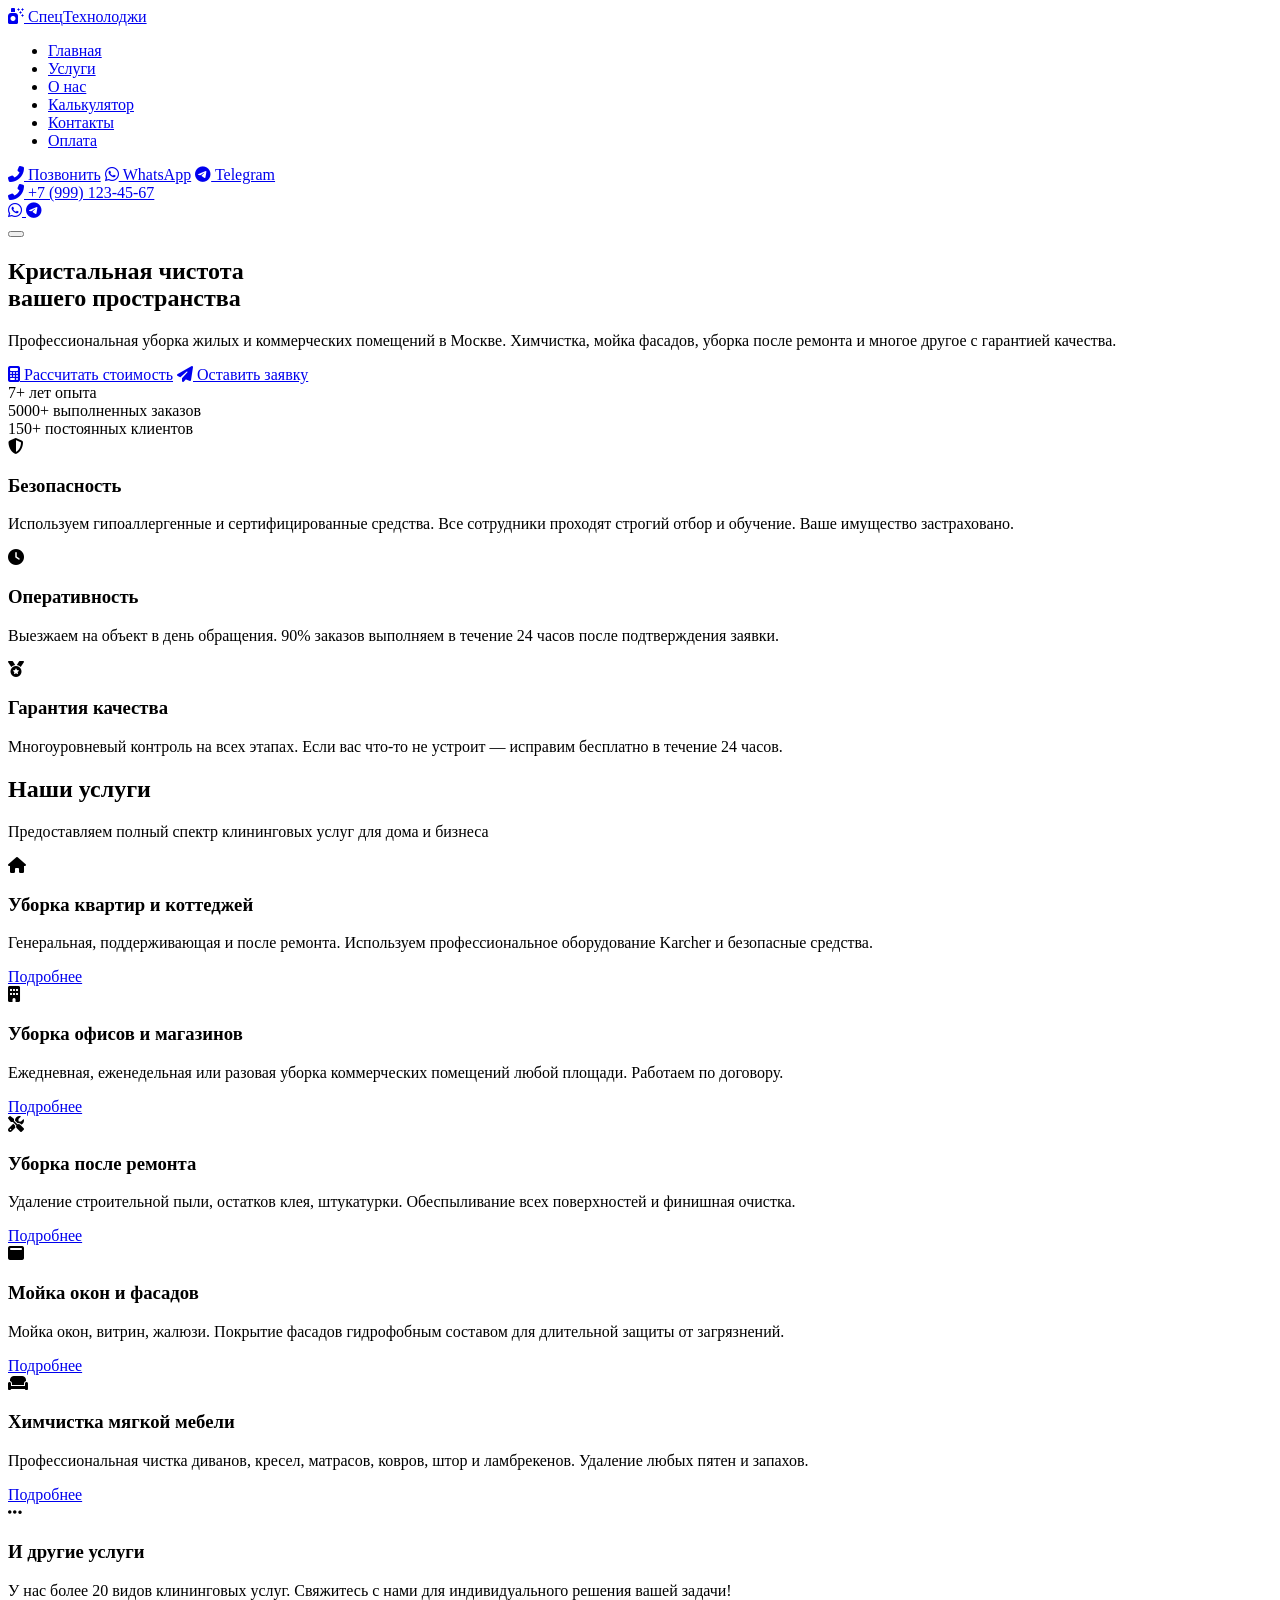
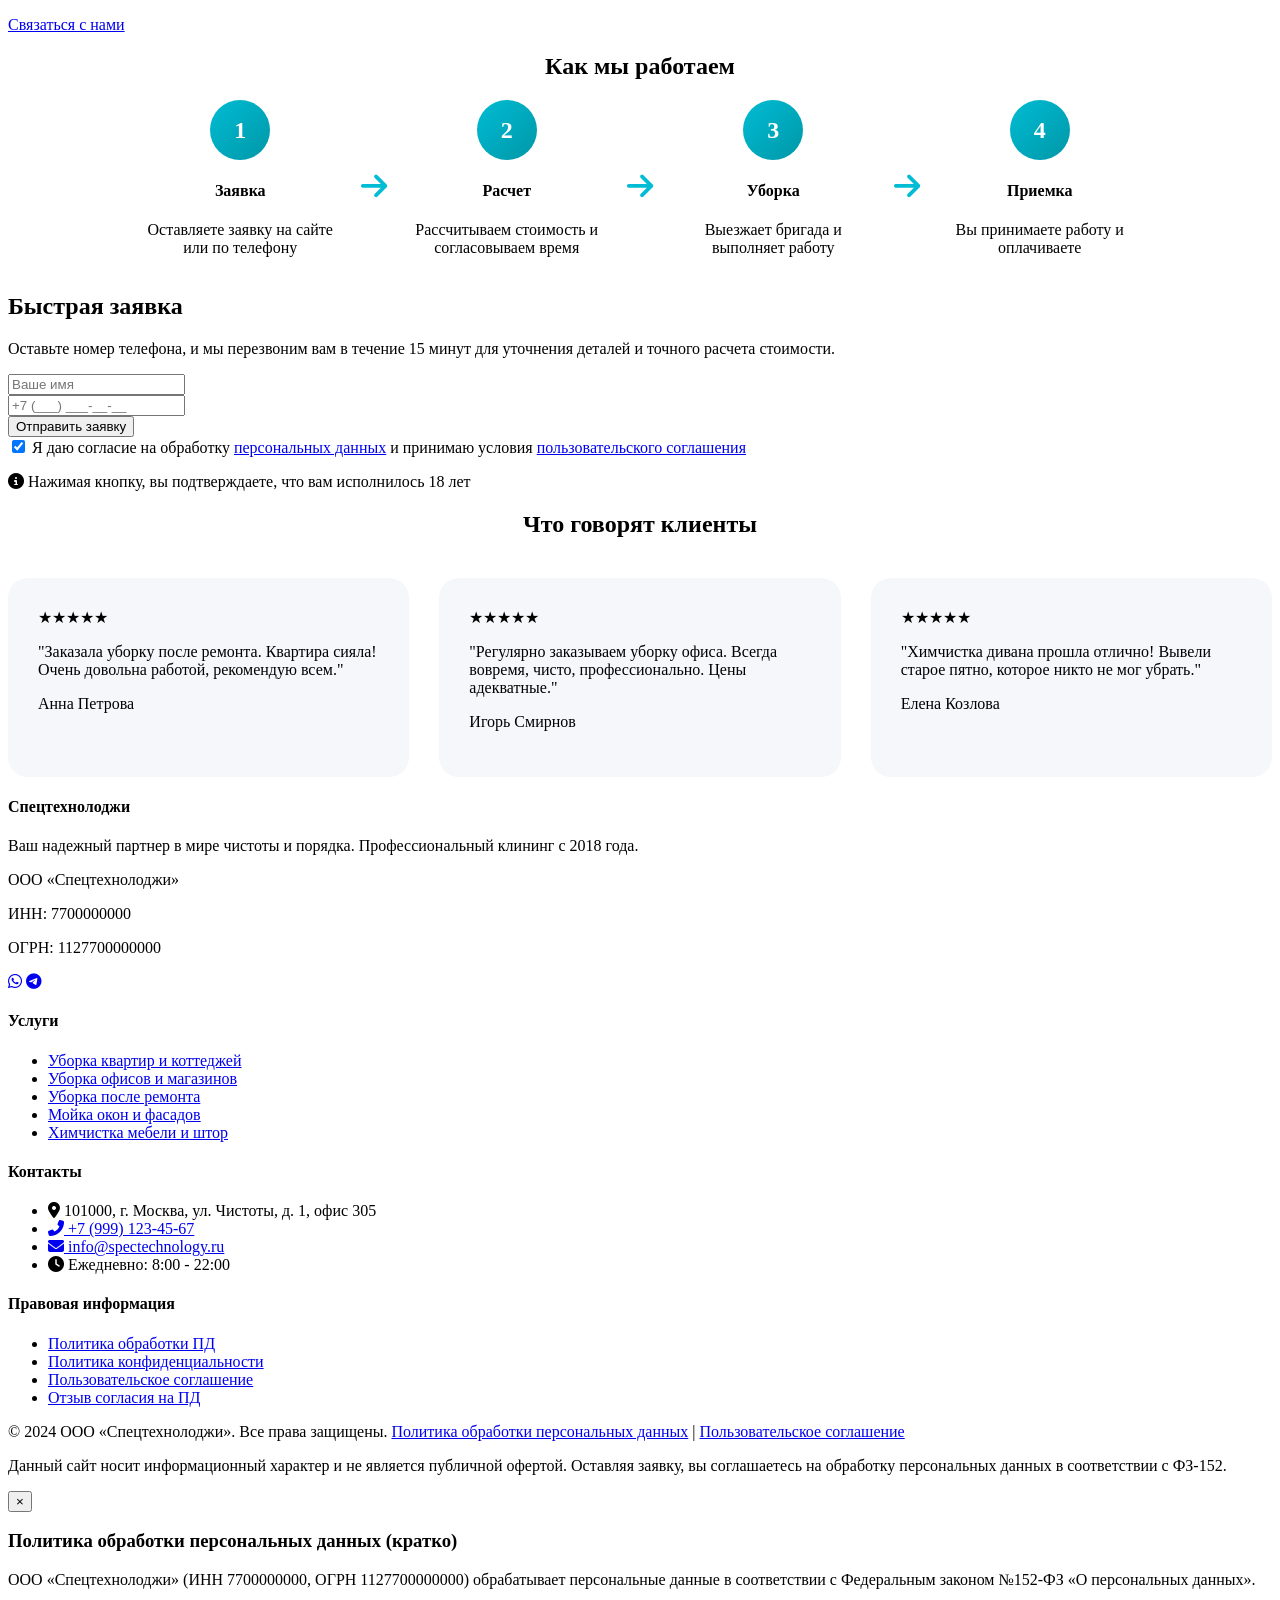
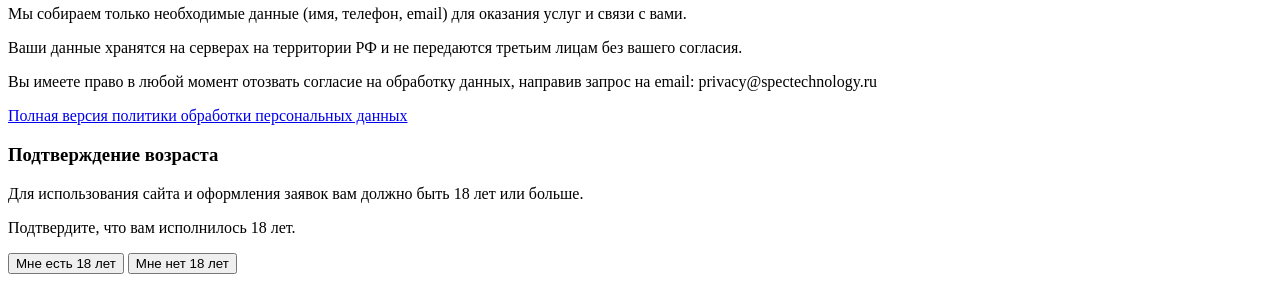
==== index.html @ b69d0d75 "Переместил index.html в корень" ====
<!DOCTYPE html>
<html lang="ru">
<head>
    <meta charset="UTF-8">
    <meta name="viewport" content="width=device-width, initial-scale=1.0, user-scalable=yes">
    <meta name="description" content="Профессиональный клининг от компании Спецтехнолоджи. Уборка квартир, офисов, мытье окон, химчистка мебели и уборка после ремонта в Москве. Рассчитайте стоимость онлайн!">
    <meta name="keywords" content="клининг, уборка квартир, химчистка мебели, мытье окон, уборка офисов, клининговая компания, Спецтехнолоджи, Москва">
    <meta name="author" content="ООО Спецтехнолоджи">
    <meta name="robots" content="index, follow">
    <meta http-equiv="Content-Security-Policy" content="default-src 'self'; script-src 'self' 'unsafe-inline' https://cdnjs.cloudflare.com; style-src 'self' 'unsafe-inline' https://cdnjs.cloudflare.com https://fonts.googleapis.com; font-src 'self' https://fonts.gstatic.com https://cdnjs.cloudflare.com; img-src 'self' data: https:; connect-src 'self' https://api.yookassa.ru">
    <link rel="canonical" href="https://spectechnology.ru/">
    <title>Спецтехнолоджи | Клининговая компания в Москве - Профессиональная уборка помещений</title>
    <link rel="stylesheet" href="css/style.css">
    <link rel="preconnect" href="https://fonts.googleapis.com">
    <link rel="preconnect" href="https://fonts.gstatic.com" crossorigin>
    <link href="https://fonts.googleapis.com/css2?family=Montserrat:wght@400;500;600;700;800&display=swap" rel="stylesheet">
    <link rel="stylesheet" href="https://cdnjs.cloudflare.com/ajax/libs/font-awesome/6.5.1/css/all.min.css" integrity="sha512-DTOQO9RWCH3ppGqcWaEA1BIZOC6xxalwEsw9c2QQeAIftl+Vegovlnee1c9QX4TctnWMn13TZye+giMm8e2LwA==" crossorigin="anonymous" referrerpolicy="no-referrer">
</head>
<body>
    <header class="header">
    <div class="container header-container">
        <!-- ЛОГОТИП СЛЕВА -->
        <a href="index.html" class="logo" aria-label="На главную">
            <i class="fas fa-spray-can-sparkles logo-icon"></i>
            <span>Спец<span class="logo-accent">Технолоджи</span></span>
        </a>
        
        <!-- МЕНЮ ПО ЦЕНТРУ -->
        <nav class="nav" id="nav-menu" aria-label="Основное меню">
            <ul class="nav-list">
                <li><a href="index.html" class="nav-link active" aria-current="page">Главная</a></li>
                <li><a href="services.html" class="nav-link">Услуги</a></li>
                <li><a href="about.html" class="nav-link">О нас</a></li>
                <li><a href="calculator.html" class="nav-link">Калькулятор</a></li>
                <li><a href="contact.html" class="nav-link">Контакты</a></li>
                <li><a href="payment.html" class="nav-link">Оплата</a></li>
            </ul>
            <div class="nav-contact-mobile">
                <a href="tel:+79991234567" class="btn btn-call-mobile"><i class="fas fa-phone-alt"></i> Позвонить</a>
                <a href="https://wa.me/79991234567" class="btn btn-wa-mobile" target="_blank" rel="noopener noreferrer"><i class="fab fa-whatsapp"></i> WhatsApp</a>
                <a href="https://t.me/SpecTechnologyBot" class="btn btn-tg-mobile" target="_blank" rel="noopener noreferrer"><i class="fab fa-telegram-plane"></i> Telegram</a>
            </div>
        </nav>
        
        <!-- ТЕЛЕФОН И СОЦСЕТИ СПРАВА -->
        <div class="header-actions">
            <a href="tel:+79991234567" class="btn btn-phone" aria-label="Позвонить по телефону">
                <i class="fas fa-phone-alt"></i> +7 (999) 123-45-67
            </a>
            <div class="social-links-header">
                <a href="https://wa.me/79991234567" target="_blank" rel="noopener noreferrer" class="social-icon wa" title="WhatsApp" aria-label="WhatsApp">
                    <i class="fab fa-whatsapp"></i>
                </a>
                <a href="https://t.me/SpecTechnologyBot" target="_blank" rel="noopener noreferrer" class="social-icon tg" title="Telegram" aria-label="Telegram">
                    <i class="fab fa-telegram-plane"></i>
                </a>
            </div>
            <button class="burger-menu" id="burger-btn" aria-label="Открыть меню" aria-expanded="false">
                <span></span>
                <span></span>
                <span></span>
            </button>
        </div>
    </div>
</header>

    <!-- ОСНОВНОЙ КОНТЕНТ -->
    <main>
        <!-- Герой-блок -->
        <section class="hero">
            <div class="container hero-content">
                <h1>Кристальная чистота<br>вашего пространства</h1>
                <p class="hero-subtitle">Профессиональная уборка жилых и коммерческих помещений в Москве. Химчистка, мойка фасадов, уборка после ремонта и многое другое с гарантией качества.</p>
                <div class="hero-buttons">
                    <a href="calculator.html" class="btn btn-primary"><i class="fas fa-calculator"></i> Рассчитать стоимость</a>
                    <a href="contact.html" class="btn btn-outline"><i class="fas fa-paper-plane"></i> Оставить заявку</a>
                </div>
                <div class="hero-stats">
                    <div class="stat-item">
                        <span class="stat-number">7+</span>
                        <span class="stat-label">лет опыта</span>
                    </div>
                    <div class="stat-item">
                        <span class="stat-number">5000+</span>
                        <span class="stat-label">выполненных заказов</span>
                    </div>
                    <div class="stat-item">
                        <span class="stat-number">150+</span>
                        <span class="stat-label">постоянных клиентов</span>
                    </div>
                </div>
            </div>
            <div class="hero-overlay"></div>
        </section>

        <!-- Преимущества -->
        <section class="features container">
            <div class="feature-card">
                <div class="feature-icon-wrapper">
                    <i class="fas fa-shield-alt feature-icon"></i>
                </div>
                <h3>Безопасность</h3>
                <p>Используем гипоаллергенные и сертифицированные средства. Все сотрудники проходят строгий отбор и обучение. Ваше имущество застраховано.</p>
            </div>
            <div class="feature-card">
                <div class="feature-icon-wrapper">
                    <i class="fas fa-clock feature-icon"></i>
                </div>
                <h3>Оперативность</h3>
                <p>Выезжаем на объект в день обращения. 90% заказов выполняем в течение 24 часов после подтверждения заявки.</p>
            </div>
            <div class="feature-card">
                <div class="feature-icon-wrapper">
                    <i class="fas fa-medal feature-icon"></i>
                </div>
                <h3>Гарантия качества</h3>
                <p>Многоуровневый контроль на всех этапах. Если вас что-то не устроит — исправим бесплатно в течение 24 часов.</p>
            </div>
        </section>

        <!-- Популярные услуги -->
<section class="popular-services container">
    <h2 class="section-title">Наши услуги</h2>
    <p class="section-subtitle">Предоставляем полный спектр клининговых услуг для дома и бизнеса</p>
    <div class="services-grid">
        <div class="service-card">
            <i class="fas fa-home service-card-icon"></i>
            <h3>Уборка квартир и коттеджей</h3>
            <p>Генеральная, поддерживающая и после ремонта. Используем профессиональное оборудование Karcher и безопасные средства.</p>
            <a href="services.html#house" class="btn btn-small">Подробнее</a>
        </div>
        <div class="service-card">
            <i class="fas fa-building service-card-icon"></i>
            <h3>Уборка офисов и магазинов</h3>
            <p>Ежедневная, еженедельная или разовая уборка коммерческих помещений любой площади. Работаем по договору.</p>
            <a href="services.html#office" class="btn btn-small">Подробнее</a>
        </div>
        <div class="service-card">
            <i class="fas fa-tools service-card-icon"></i>
            <h3>Уборка после ремонта</h3>
            <p>Удаление строительной пыли, остатков клея, штукатурки. Обеспыливание всех поверхностей и финишная очистка.</p>
            <a href="services.html#renovation" class="btn btn-small">Подробнее</a>
        </div>
        <div class="service-card">
            <i class="fas fa-window-maximize service-card-icon"></i>
            <h3>Мойка окон и фасадов</h3>
            <p>Мойка окон, витрин, жалюзи. Покрытие фасадов гидрофобным составом для длительной защиты от загрязнений.</p>
            <a href="services.html#windows" class="btn btn-small">Подробнее</a>
        </div>
        <div class="service-card">
            <i class="fas fa-couch service-card-icon"></i>
            <h3>Химчистка мягкой мебели</h3>
            <p>Профессиональная чистка диванов, кресел, матрасов, ковров, штор и ламбрекенов. Удаление любых пятен и запахов.</p>
            <a href="services.html#furniture" class="btn btn-small">Подробнее</a>
        </div>
        <!-- ШЕСТАЯ КАРТОЧКА - CTA -->
        <div class="service-card service-card-cta">
            <i class="fas fa-ellipsis-h service-card-icon"></i>
            <h3>И другие услуги</h3>
            <p>У нас более 20 видов клининговых услуг. Свяжитесь с нами для индивидуального решения вашей задачи!</p>
            <a href="contact.html" class="btn btn-primary">Связаться с нами</a>
        </div>
    </div>
</section>
        </section>

        <!-- Как мы работаем -->
<section class="how-we-work">
    <div class="container" style="text-align: center;">
        <h2 class="section-title" style="text-align: center;">Как мы работаем</h2>
        <div class="steps" style="display: flex; justify-content: center; align-items: center; gap: 20px; flex-wrap: wrap; max-width: 1000px; margin: 0 auto;">
            <div class="step" style="text-align: center; flex: 1; min-width: 150px;">
                <div class="step-number" style="width: 60px; height: 60px; background: linear-gradient(135deg, #00BCD4, #0097A7); color: white; border-radius: 50%; display: flex; align-items: center; justify-content: center; font-size: 24px; font-weight: 800; margin: 0 auto 15px;">1</div>
                <h4>Заявка</h4>
                <p>Оставляете заявку на сайте или по телефону</p>
            </div>
            <div class="step-arrow" style="font-size: 30px; color: #00BCD4;"><i class="fas fa-arrow-right"></i></div>
            <div class="step" style="text-align: center; flex: 1; min-width: 150px;">
                <div class="step-number" style="width: 60px; height: 60px; background: linear-gradient(135deg, #00BCD4, #0097A7); color: white; border-radius: 50%; display: flex; align-items: center; justify-content: center; font-size: 24px; font-weight: 800; margin: 0 auto 15px;">2</div>
                <h4>Расчет</h4>
                <p>Рассчитываем стоимость и согласовываем время</p>
            </div>
            <div class="step-arrow" style="font-size: 30px; color: #00BCD4;"><i class="fas fa-arrow-right"></i></div>
            <div class="step" style="text-align: center; flex: 1; min-width: 150px;">
                <div class="step-number" style="width: 60px; height: 60px; background: linear-gradient(135deg, #00BCD4, #0097A7); color: white; border-radius: 50%; display: flex; align-items: center; justify-content: center; font-size: 24px; font-weight: 800; margin: 0 auto 15px;">3</div>
                <h4>Уборка</h4>
                <p>Выезжает бригада и выполняет работу</p>
            </div>
            <div class="step-arrow" style="font-size: 30px; color: #00BCD4;"><i class="fas fa-arrow-right"></i></div>
            <div class="step" style="text-align: center; flex: 1; min-width: 150px;">
                <div class="step-number" style="width: 60px; height: 60px; background: linear-gradient(135deg, #00BCD4, #0097A7); color: white; border-radius: 50%; display: flex; align-items: center; justify-content: center; font-size: 24px; font-weight: 800; margin: 0 auto 15px;">4</div>
                <h4>Приемка</h4>
                <p>Вы принимаете работу и оплачиваете</p>
            </div>
        </div>
    </div>
</section>

        <!-- Быстрая форма заявки -->
        <section class="quick-form-section" id="order-form">
            <div class="container">
                <h2>Быстрая заявка</h2>
                <p>Оставьте номер телефона, и мы перезвоним вам в течение 15 минут для уточнения деталей и точного расчета стоимости.</p>
                <form id="quick-form" class="quick-form" action="server/submit_form.php" method="POST" novalidate>
                    <input type="hidden" name="csrf_token" id="csrf_token" value="">
                    <input type="hidden" name="form_type" value="Быстрая заявка с главной">
                    
                    <div class="form-group">
                        <div class="input-wrapper">
                            <label for="quick-name" class="sr-only">Ваше имя</label>
                            <input type="text" id="quick-name" name="name" placeholder="Ваше имя" required minlength="2" maxlength="100" pattern="[A-Za-zА-Яа-яЁё\s\-]+" title="Только буквы и пробелы" autocomplete="name">
                        </div>
                        <div class="input-wrapper">
                            <label for="quick-phone" class="sr-only">Телефон</label>
                            <input type="tel" id="quick-phone" name="phone" placeholder="+7 (___) ___-__-__" required pattern="\+7[\s\(]?\d{3}[\)\s]?\d{3}[\s-]?\d{2}[\s-]?\d{2}" title="Формат: +7 (999) 123-45-67" autocomplete="tel">
                        </div>
                        <button type="submit" class="btn btn-primary">Отправить заявку</button>
                    </div>
                    
                    <div class="form-footer">
                        <div class="privacy-check">
                            <input type="checkbox" id="privacy-quick" name="privacy" required checked aria-required="true">
                            <label for="privacy-quick">
                                Я даю согласие на обработку <a href="personal-data-policy.html" target="_blank">персональных данных</a> 
                                и принимаю условия <a href="terms-of-use.html" target="_blank">пользовательского соглашения</a>
                            </label>
                        </div>
                        <p class="age-notice">
                            <i class="fas fa-info-circle"></i> 
                            Нажимая кнопку, вы подтверждаете, что вам исполнилось 18 лет
                        </p>
                    </div>
                </form>
            </div>
        </section>

        <!-- Отзывы -->
<section class="reviews">
    <div class="container" style="text-align: center;">
        <h2 class="section-title" style="text-align: center;">Что говорят клиенты</h2>
        <div class="reviews-grid" style="display: grid; grid-template-columns: repeat(auto-fit, minmax(300px, 1fr)); gap: 30px; margin-top: 40px;">
            <div class="review-card" style="background: #F5F7FA; padding: 30px; border-radius: 20px; text-align: left;">
                <div class="review-stars">★★★★★</div>
                <p class="review-text">"Заказала уборку после ремонта. Квартира сияла! Очень довольна работой, рекомендую всем."</p>
                <p class="review-author">Анна Петрова</p>
            </div>
            <div class="review-card" style="background: #F5F7FA; padding: 30px; border-radius: 20px; text-align: left;">
                <div class="review-stars">★★★★★</div>
                <p class="review-text">"Регулярно заказываем уборку офиса. Всегда вовремя, чисто, профессионально. Цены адекватные."</p>
                <p class="review-author">Игорь Смирнов</p>
            </div>
            <div class="review-card" style="background: #F5F7FA; padding: 30px; border-radius: 20px; text-align: left;">
                <div class="review-stars">★★★★★</div>
                <p class="review-text">"Химчистка дивана прошла отлично! Вывели старое пятно, которое никто не мог убрать."</p>
                <p class="review-author">Елена Козлова</p>
            </div>
        </div>
    </div>
</section>

    <!-- ПОДВАЛ САЙТА -->
    <footer class="footer">
        <div class="container footer-container">
            <div class="footer-col">
                <h4>Спецтехнолоджи</h4>
                <p>Ваш надежный партнер в мире чистоты и порядка. Профессиональный клининг с 2018 года.</p>
                <p>ООО «Спецтехнолоджи»</p>
                <p>ИНН: 7700000000</p>
                <p>ОГРН: 1127700000000</p>
                <div class="footer-socials">
                    <a href="https://wa.me/79991234567" target="_blank" rel="noopener noreferrer" title="WhatsApp" aria-label="WhatsApp"><i class="fab fa-whatsapp"></i></a>
                    <a href="https://t.me/SpecTechnologyBot" target="_blank" rel="noopener noreferrer" title="Telegram" aria-label="Telegram"><i class="fab fa-telegram-plane"></i></a>
                </div>
            </div>
            <div class="footer-col">
                <h4>Услуги</h4>
                <ul>
                    <li><a href="services.html#house">Уборка квартир и коттеджей</a></li>
                    <li><a href="services.html#office">Уборка офисов и магазинов</a></li>
                    <li><a href="services.html#renovation">Уборка после ремонта</a></li>
                    <li><a href="services.html#windows">Мойка окон и фасадов</a></li>
                    <li><a href="services.html#furniture">Химчистка мебели и штор</a></li>
                </ul>
            </div>
            <div class="footer-col">
                <h4>Контакты</h4>
                <ul>
                    <li><i class="fas fa-map-marker-alt"></i> 101000, г. Москва, ул. Чистоты, д. 1, офис 305</li>
                    <li><a href="tel:+79991234567"><i class="fas fa-phone-alt"></i> +7 (999) 123-45-67</a></li>
                    <li><a href="mailto:info@spectechnology.ru"><i class="fas fa-envelope"></i> info@spectechnology.ru</a></li>
                    <li><i class="fas fa-clock"></i> Ежедневно: 8:00 - 22:00</li>
                </ul>
            </div>
            <div class="footer-col">
                <h4>Правовая информация</h4>
                <ul>
                    <li><a href="personal-data-policy.html">Политика обработки ПД</a></li>
                    <li><a href="privacy-policy.html">Политика конфиденциальности</a></li>
                    <li><a href="terms-of-use.html">Пользовательское соглашение</a></li>
                    <li><a href="revoke-consent.html">Отзыв согласия на ПД</a></li>
                </ul>
            </div>
        </div>
        <div class="footer-bottom">
            <div class="container">
                <p>&copy; 2024 ООО «Спецтехнолоджи». Все права защищены. 
                <a href="personal-data-policy.html">Политика обработки персональных данных</a> | 
                <a href="terms-of-use.html">Пользовательское соглашение</a></p>
                <p class="footer-disclaimer">
                    Данный сайт носит информационный характер и не является публичной офертой. 
                    Оставляя заявку, вы соглашаетесь на обработку персональных данных в соответствии с ФЗ-152.
                </p>
            </div>
        </div>
    </footer>

    <!-- Модальное окно с политикой -->
    <div id="privacy-modal" class="modal" role="dialog" aria-labelledby="privacy-modal-title" aria-hidden="true">
        <div class="modal-content">
            <button class="close-modal" aria-label="Закрыть">&times;</button>
            <h3 id="privacy-modal-title">Политика обработки персональных данных (кратко)</h3>
            <p>ООО «Спецтехнолоджи» (ИНН 7700000000, ОГРН 1127700000000) обрабатывает персональные данные в соответствии с Федеральным законом №152-ФЗ «О персональных данных».</p>
            <p>Мы собираем только необходимые данные (имя, телефон, email) для оказания услуг и связи с вами.</p>
            <p>Ваши данные хранятся на серверах на территории РФ и не передаются третьим лицам без вашего согласия.</p>
            <p>Вы имеете право в любой момент отозвать согласие на обработку данных, направив запрос на email: privacy@spectechnology.ru</p>
            <p><a href="personal-data-policy.html">Полная версия политики обработки персональных данных</a></p>
        </div>
    </div>

    <!-- Возрастное подтверждение -->
    <div id="age-modal" class="modal" role="dialog" aria-labelledby="age-modal-title">
        <div class="modal-content age-modal-content">
            <h3 id="age-modal-title">Подтверждение возраста</h3>
            <p>Для использования сайта и оформления заявок вам должно быть 18 лет или больше.</p>
            <p>Подтвердите, что вам исполнилось 18 лет.</p>
            <div class="age-buttons">
                <button id="age-confirm" class="btn btn-primary">Мне есть 18 лет</button>
                <button id="age-deny" class="btn btn-outline-dark">Мне нет 18 лет</button>
            </div>
        </div>
    </div>

    <script src="js/script.js"></script>
    <script src="js/cookie-consent.js"></script>
</body>
</html>
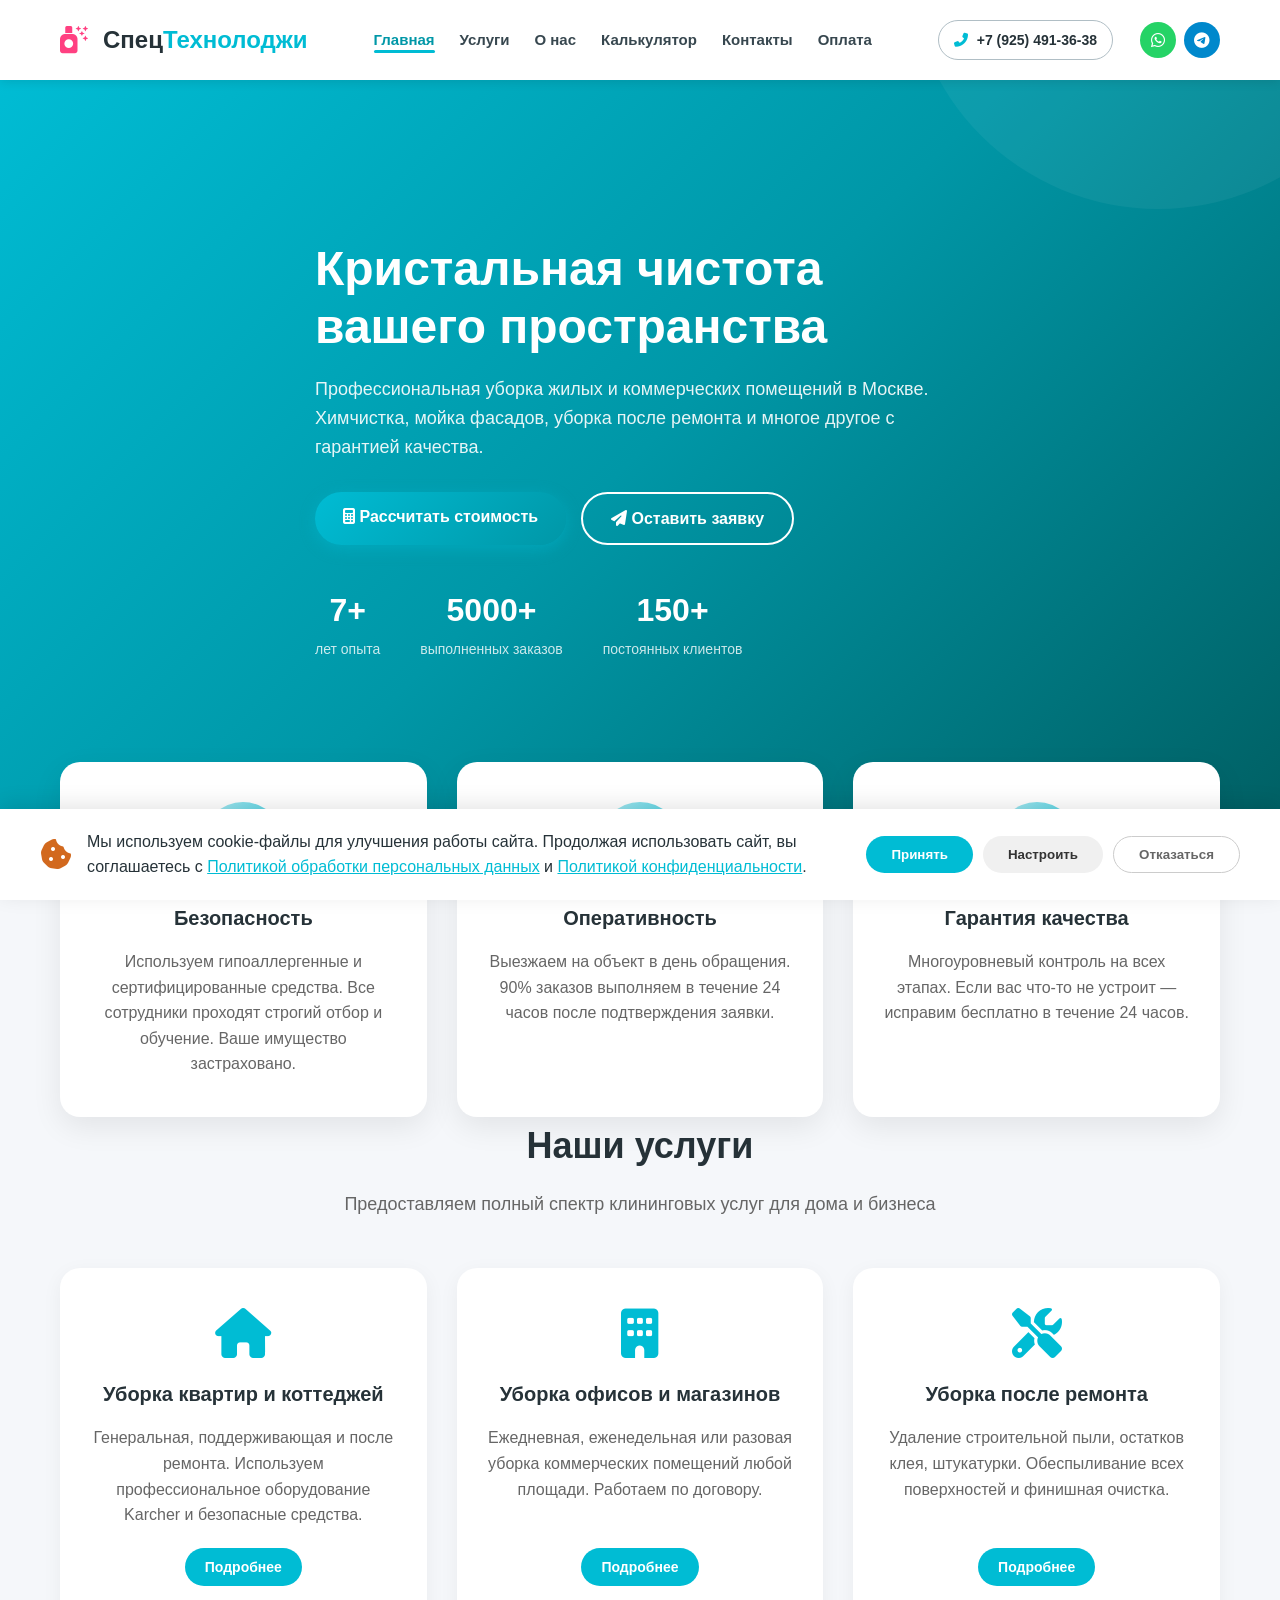
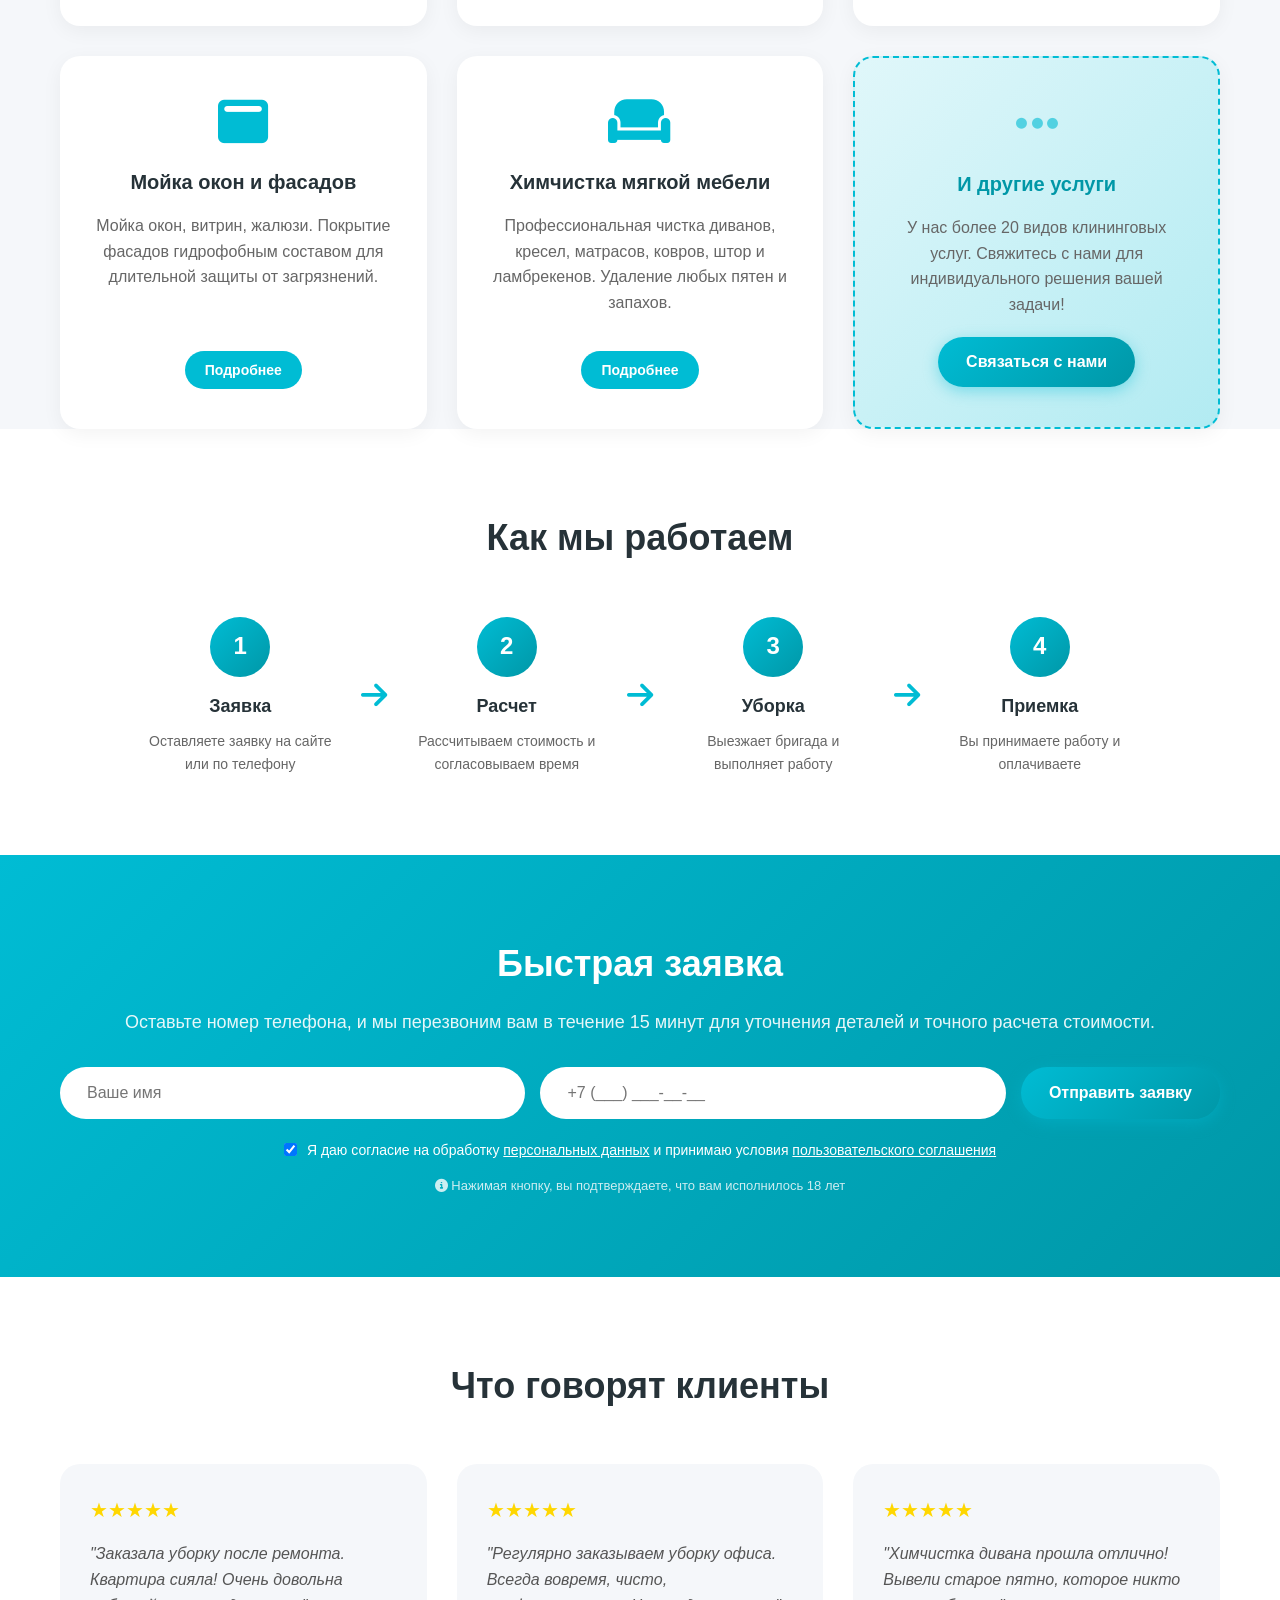
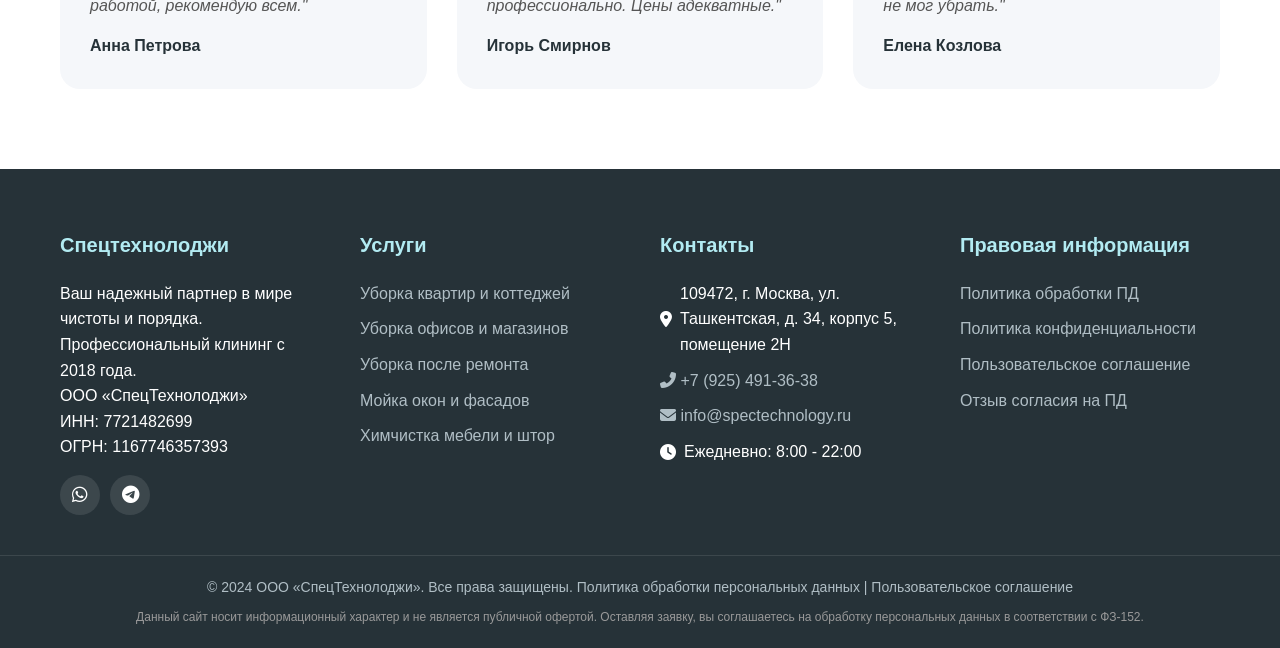
==== commit 60f51fb9: "Обновление данных" ====
--- a/index.html
+++ b/index.html
@@ -5,7 +5,7 @@
     <meta name="viewport" content="width=device-width, initial-scale=1.0, user-scalable=yes">
     <meta name="description" content="Профессиональный клининг от компании Спецтехнолоджи. Уборка квартир, офисов, мытье окон, химчистка мебели и уборка после ремонта в Москве. Рассчитайте стоимость онлайн!">
     <meta name="keywords" content="клининг, уборка квартир, химчистка мебели, мытье окон, уборка офисов, клининговая компания, Спецтехнолоджи, Москва">
-    <meta name="author" content="ООО Спецтехнолоджи">
+    <meta name="author" content="ООО СпецТехнолоджи">
     <meta name="robots" content="index, follow">
     <meta http-equiv="Content-Security-Policy" content="default-src 'self'; script-src 'self' 'unsafe-inline' https://cdnjs.cloudflare.com; style-src 'self' 'unsafe-inline' https://cdnjs.cloudflare.com https://fonts.googleapis.com; font-src 'self' https://fonts.gstatic.com https://cdnjs.cloudflare.com; img-src 'self' data: https:; connect-src 'self' https://api.yookassa.ru">
     <link rel="canonical" href="https://spectechnology.ru/">
@@ -36,19 +36,19 @@
                 <li><a href="payment.html" class="nav-link">Оплата</a></li>
             </ul>
             <div class="nav-contact-mobile">
-                <a href="tel:+79991234567" class="btn btn-call-mobile"><i class="fas fa-phone-alt"></i> Позвонить</a>
-                <a href="https://wa.me/79991234567" class="btn btn-wa-mobile" target="_blank" rel="noopener noreferrer"><i class="fab fa-whatsapp"></i> WhatsApp</a>
+                <a href="tel:+79254913638" class="btn btn-call-mobile"><i class="fas fa-phone-alt"></i> Позвонить</a>
+                <a href="https://wa.me/79254913638" class="btn btn-wa-mobile" target="_blank" rel="noopener noreferrer"><i class="fab fa-whatsapp"></i> WhatsApp</a>
                 <a href="https://t.me/SpecTechnologyBot" class="btn btn-tg-mobile" target="_blank" rel="noopener noreferrer"><i class="fab fa-telegram-plane"></i> Telegram</a>
             </div>
         </nav>
         
         <!-- ТЕЛЕФОН И СОЦСЕТИ СПРАВА -->
         <div class="header-actions">
-            <a href="tel:+79991234567" class="btn btn-phone" aria-label="Позвонить по телефону">
-                <i class="fas fa-phone-alt"></i> +7 (999) 123-45-67
+            <a href="tel:+79254913638" class="btn btn-phone" aria-label="Позвонить по телефону">
+                <i class="fas fa-phone-alt"></i> +7 (925) 491-36-38
             </a>
             <div class="social-links-header">
-                <a href="https://wa.me/79991234567" target="_blank" rel="noopener noreferrer" class="social-icon wa" title="WhatsApp" aria-label="WhatsApp">
+                <a href="https://wa.me/79254913638" target="_blank" rel="noopener noreferrer" class="social-icon wa" title="WhatsApp" aria-label="WhatsApp">
                     <i class="fab fa-whatsapp"></i>
                 </a>
                 <a href="https://t.me/SpecTechnologyBot" target="_blank" rel="noopener noreferrer" class="social-icon tg" title="Telegram" aria-label="Telegram">
@@ -264,9 +264,9 @@
             <div class="footer-col">
                 <h4>Спецтехнолоджи</h4>
                 <p>Ваш надежный партнер в мире чистоты и порядка. Профессиональный клининг с 2018 года.</p>
-                <p>ООО «Спецтехнолоджи»</p>
-                <p>ИНН: 7700000000</p>
-                <p>ОГРН: 1127700000000</p>
+                <p>ООО «СпецТехнолоджи»</p>
+                <p>ИНН: 7721482699</p>
+                <p>ОГРН: 1167746357393</p>
                 <div class="footer-socials">
                     <a href="https://wa.me/79991234567" target="_blank" rel="noopener noreferrer" title="WhatsApp" aria-label="WhatsApp"><i class="fab fa-whatsapp"></i></a>
                     <a href="https://t.me/SpecTechnologyBot" target="_blank" rel="noopener noreferrer" title="Telegram" aria-label="Telegram"><i class="fab fa-telegram-plane"></i></a>
@@ -285,8 +285,8 @@
             <div class="footer-col">
                 <h4>Контакты</h4>
                 <ul>
-                    <li><i class="fas fa-map-marker-alt"></i> 101000, г. Москва, ул. Чистоты, д. 1, офис 305</li>
-                    <li><a href="tel:+79991234567"><i class="fas fa-phone-alt"></i> +7 (999) 123-45-67</a></li>
+                    <li><i class="fas fa-map-marker-alt"></i> 109472, г. Москва, ул. Ташкентская, д. 34, корпус 5, помещение 2Н</li>
+                    <li><a href="tel:+79991234567"><i class="fas fa-phone-alt"></i> +7 (925) 491-36-38</a></li>
                     <li><a href="mailto:info@spectechnology.ru"><i class="fas fa-envelope"></i> info@spectechnology.ru</a></li>
                     <li><i class="fas fa-clock"></i> Ежедневно: 8:00 - 22:00</li>
                 </ul>
@@ -303,7 +303,7 @@
         </div>
         <div class="footer-bottom">
             <div class="container">
-                <p>&copy; 2024 ООО «Спецтехнолоджи». Все права защищены. 
+                <p>&copy; 2024 ООО «СпецТехнолоджи». Все права защищены. 
                 <a href="personal-data-policy.html">Политика обработки персональных данных</a> | 
                 <a href="terms-of-use.html">Пользовательское соглашение</a></p>
                 <p class="footer-disclaimer">
@@ -319,7 +319,7 @@
         <div class="modal-content">
             <button class="close-modal" aria-label="Закрыть">&times;</button>
             <h3 id="privacy-modal-title">Политика обработки персональных данных (кратко)</h3>
-            <p>ООО «Спецтехнолоджи» (ИНН 7700000000, ОГРН 1127700000000) обрабатывает персональные данные в соответствии с Федеральным законом №152-ФЗ «О персональных данных».</p>
+            <p>ООО «Спецтехнолоджи» (ИНН 7721482699, ОГРН 1167746357393) обрабатывает персональные данные в соответствии с Федеральным законом №152-ФЗ «О персональных данных».</p>
             <p>Мы собираем только необходимые данные (имя, телефон, email) для оказания услуг и связи с вами.</p>
             <p>Ваши данные хранятся на серверах на территории РФ и не передаются третьим лицам без вашего согласия.</p>
             <p>Вы имеете право в любой момент отозвать согласие на обработку данных, направив запрос на email: privacy@spectechnology.ru</p>
--- a/css/style.css
+++ b/css/style.css
@@ -0,0 +1,1325 @@
+:root {
+    --primary: #00BCD4;
+    --primary-dark: #0097A7;
+    --primary-light: #B2EBF2;
+    --accent: #FF4081;
+    --accent-dark: #F50057;
+    --dark: #263238;
+    --dark-light: #37474F;
+    --light: #F5F7FA;
+    --white: #FFFFFF;
+    --gray: #B0BEC5;
+    --font: 'Montserrat', sans-serif;
+}
+
+* {
+    margin: 0;
+    padding: 0;
+    box-sizing: border-box;
+}
+
+body {
+    font-family: var(--font);
+    color: var(--dark);
+    background-color: var(--light);
+    line-height: 1.6;
+}
+
+.container {
+    max-width: 1200px;
+    margin: 0 auto;
+    padding: 0 20px;
+}
+
+/* ========== КНОПКИ ========== */
+.btn {
+    display: inline-block;
+    padding: 12px 28px;
+    border-radius: 50px;
+    font-weight: 600;
+    text-decoration: none;
+    transition: all 0.3s ease;
+    border: none;
+    cursor: pointer;
+    font-family: var(--font);
+    font-size: 16px;
+    text-align: center;
+}
+
+.btn-primary {
+    background: linear-gradient(135deg, var(--primary), var(--primary-dark));
+    color: var(--white);
+    box-shadow: 0 4px 15px rgba(0, 188, 212, 0.4);
+}
+.btn-primary:hover {
+    box-shadow: 0 6px 20px rgba(0, 188, 212, 0.6);
+    transform: translateY(-2px);
+}
+
+.btn-outline {
+    border: 2px solid var(--white);
+    color: var(--white);
+    background: transparent;
+}
+.btn-outline:hover {
+    background: var(--white);
+    color: var(--primary-dark);
+}
+
+.btn-outline-dark {
+    border: 2px solid var(--dark);
+    color: var(--dark);
+    background: transparent;
+    padding: 10px 25px;
+    border-radius: 25px;
+    cursor: pointer;
+    font-weight: 600;
+    text-decoration: none;
+    display: inline-block;
+}
+.btn-outline-dark:hover {
+    background: var(--dark);
+    color: white;
+}
+
+.btn-phone {
+    background: transparent;
+    color: var(--dark);
+    border: 1px solid var(--gray);
+    padding: 8px 15px;
+    font-size: 14px;
+    margin-right: 15px;
+}
+.btn-phone i { color: var(--primary); margin-right: 5px; }
+
+.btn-small {
+    padding: 8px 20px;
+    font-size: 14px;
+    background: var(--primary);
+    color: white;
+    border-radius: 25px;
+    text-decoration: none;
+    display: inline-block;
+    margin-top: 15px;
+}
+
+.btn-large {
+    padding: 15px 40px;
+    font-size: 18px;
+    width: auto;
+}
+
+/* ========== ШАПКА ========== */
+.header {
+    background: var(--white);
+    box-shadow: 0 2px 10px rgba(0,0,0,0.1);
+    position: sticky;
+    top: 0;
+    z-index: 100;
+    width: 100%;
+}
+
+.header-container {
+    display: flex;
+    align-items: center;
+    justify-content: space-between;
+    height: 80px;
+    max-width: 1200px;
+    margin: 0 auto;
+    padding: 0 20px;
+}
+
+/* Логотип слева */
+.logo {
+    font-size: 24px;
+    font-weight: 800;
+    text-decoration: none;
+    color: var(--dark);
+    display: flex;
+    align-items: center;
+    gap: 10px;
+    white-space: nowrap;
+    flex-shrink: 0;
+}
+.logo-accent { color: var(--primary); }
+.logo-icon { color: var(--accent); margin-right: 5px; font-size: 28px; }
+
+/* Навигация по центру */
+.nav {
+    display: flex;
+    justify-content: center;
+    flex: 1;
+    margin: 0 20px;
+}
+
+.nav-list {
+    display: flex;
+    list-style: none;
+    gap: 25px;
+    margin: 0;
+    padding: 0;
+}
+
+.nav-link {
+    text-decoration: none;
+    color: var(--dark-light);
+    font-weight: 600;
+    position: relative;
+    padding-bottom: 5px;
+    transition: 0.3s;
+    white-space: nowrap;
+    font-size: 15px;
+}
+
+.nav-link.active, .nav-link:hover {
+    color: var(--primary-dark);
+}
+
+.nav-link.active::after {
+    content: '';
+    position: absolute;
+    bottom: 0;
+    left: 0;
+    width: 100%;
+    height: 3px;
+    background: var(--primary);
+    border-radius: 2px;
+}
+
+/* Телефон и соцсети справа */
+.header-actions {
+    display: flex;
+    align-items: center;
+    gap: 12px;
+    flex-shrink: 0;
+}
+
+.social-links-header {
+    display: flex;
+    gap: 8px;
+}
+
+.social-icon {
+    width: 36px;
+    height: 36px;
+    border-radius: 50%;
+    display: flex;
+    align-items: center;
+    justify-content: center;
+    color: white;
+    font-size: 16px;
+    text-decoration: none;
+    transition: 0.3s;
+}
+.social-icon.wa { background: #25D366; }
+.social-icon.tg { background: #0088cc; }
+.social-icon:hover { transform: scale(1.1); }
+
+/* Бургер-меню */
+.burger-menu {
+    display: none;
+    flex-direction: column;
+    gap: 5px;
+    background: none;
+    border: none;
+    cursor: pointer;
+    padding: 5px;
+}
+.burger-menu span {
+    width: 25px;
+    height: 3px;
+    background: var(--dark);
+    transition: 0.3s;
+}
+
+.nav-contact-mobile { display: none; }
+
+/* ========== ГЕРОЙ ========== */
+.hero {
+    background: linear-gradient(135deg, #00BCD4 0%, #0097A7 50%, #006064 100%);
+    min-height: 600px;
+    display: flex;
+    align-items: center;
+    position: relative;
+    color: var(--white);
+    overflow: hidden;
+}
+
+.hero::before {
+    content: '';
+    position: absolute;
+    top: -50%;
+    right: -10%;
+    width: 500px;
+    height: 500px;
+    background: rgba(255,255,255,0.05);
+    border-radius: 50%;
+}
+
+.hero-content {
+    position: relative;
+    z-index: 1;
+    padding: 80px 0;
+    max-width: 650px;
+}
+
+.hero h1 {
+    font-size: 48px;
+    font-weight: 800;
+    margin-bottom: 20px;
+    line-height: 1.2;
+}
+
+.hero-subtitle {
+    font-size: 18px;
+    margin-bottom: 30px;
+    opacity: 0.9;
+    line-height: 1.6;
+}
+
+.hero-buttons {
+    display: flex;
+    gap: 15px;
+    flex-wrap: wrap;
+    margin-bottom: 40px;
+}
+
+.hero-stats {
+    display: flex;
+    gap: 40px;
+}
+
+.stat-item {
+    text-align: center;
+}
+
+.stat-number {
+    display: block;
+    font-size: 32px;
+    font-weight: 800;
+}
+
+.stat-label {
+    font-size: 14px;
+    opacity: 0.8;
+}
+
+/* ========== ПРЕИМУЩЕСТВА ========== */
+.features {
+    display: grid;
+    grid-template-columns: repeat(auto-fit, minmax(280px, 1fr));
+    gap: 30px;
+    margin-top: -60px;
+    position: relative;
+    z-index: 2;
+}
+
+.feature-card {
+    background: var(--white);
+    padding: 40px 30px;
+    border-radius: 20px;
+    box-shadow: 0 10px 30px rgba(0,0,0,0.08);
+    text-align: center;
+    transition: 0.3s;
+}
+
+.feature-card:hover {
+    transform: translateY(-10px);
+    box-shadow: 0 15px 40px rgba(0,0,0,0.12);
+}
+
+.feature-icon-wrapper {
+    width: 80px;
+    height: 80px;
+    background: linear-gradient(135deg, var(--primary-light), var(--primary));
+    border-radius: 50%;
+    display: flex;
+    align-items: center;
+    justify-content: center;
+    margin: 0 auto 20px;
+}
+
+.feature-icon {
+    font-size: 35px;
+    color: white;
+}
+
+.feature-card h3 {
+    font-size: 20px;
+    margin-bottom: 15px;
+    color: var(--dark);
+}
+
+.feature-card p {
+    color: #666;
+    line-height: 1.6;
+}
+
+/* ========== СЕКЦИИ ========== */
+section {
+    padding: 80px 0;
+}
+
+.section-title {
+    text-align: center;
+    font-size: 36px;
+    font-weight: 800;
+    margin-bottom: 15px;
+    color: var(--dark);
+}
+
+.section-subtitle {
+    text-align: center;
+    color: #666;
+    margin-bottom: 50px;
+    font-size: 18px;
+}
+
+/* ========== УСЛУГИ НА ГЛАВНОЙ ========== */
+.services-grid {
+    display: grid;
+    grid-template-columns: repeat(auto-fit, minmax(300px, 1fr));
+    gap: 30px;
+}
+
+.service-card {
+    background: white;
+    padding: 40px 30px;
+    border-radius: 20px;
+    box-shadow: 0 5px 20px rgba(0,0,0,0.05);
+    text-align: center;
+    transition: 0.3s;
+    display: flex;
+    flex-direction: column;
+}
+
+.service-card:hover {
+    transform: translateY(-5px);
+    box-shadow: 0 10px 30px rgba(0,0,0,0.1);
+}
+
+.service-card-icon {
+    font-size: 50px;
+    color: var(--primary);
+    margin-bottom: 20px;
+}
+
+.service-card h3 {
+    font-size: 20px;
+    margin-bottom: 15px;
+}
+
+.service-card p {
+    color: #666;
+    margin-bottom: 20px;
+    line-height: 1.6;
+    flex-grow: 1;
+}
+
+.service-card .btn-small {
+    margin-top: auto;
+    align-self: center;
+}
+
+/* Специальная карточка CTA */
+.service-card-cta {
+    background: linear-gradient(135deg, #E0F7FA, #B2EBF2);
+    border: 2px dashed var(--primary);
+    justify-content: center;
+}
+
+.service-card-cta .service-card-icon {
+    opacity: 0.6;
+}
+
+.service-card-cta h3 {
+    color: var(--primary-dark);
+}
+
+.service-card-cta .btn-primary {
+    background: linear-gradient(135deg, var(--primary), var(--primary-dark));
+    color: white;
+    margin-top: auto;
+    align-self: center;
+}
+
+/* ========== КАК МЫ РАБОТАЕМ ========== */
+.how-we-work {
+    background: white;
+    margin: 0;
+    padding: 80px 20px;
+    text-align: center;
+}
+
+.how-we-work .section-title {
+    margin-bottom: 50px;
+}
+
+.steps {
+    display: flex;
+    justify-content: center;
+    align-items: center;
+    gap: 20px;
+    flex-wrap: wrap;
+    max-width: 1000px;
+    margin: 0 auto;
+}
+
+.step {
+    text-align: center;
+    flex: 1;
+    min-width: 150px;
+}
+
+.step-number {
+    width: 60px;
+    height: 60px;
+    background: linear-gradient(135deg, var(--primary), var(--primary-dark));
+    color: white;
+    border-radius: 50%;
+    display: flex;
+    align-items: center;
+    justify-content: center;
+    font-size: 24px;
+    font-weight: 800;
+    margin: 0 auto 15px;
+}
+
+.step h4 {
+    font-size: 18px;
+    margin-bottom: 10px;
+}
+
+.step p {
+    font-size: 14px;
+    color: #666;
+}
+
+.step-arrow {
+    font-size: 30px;
+    color: var(--primary);
+}
+
+/* ========== ФОРМА ЗАЯВКИ ========== */
+.quick-form-section {
+    background: linear-gradient(135deg, #00BCD4, #0097A7);
+    color: white;
+    text-align: center;
+    margin: 0;
+}
+
+.quick-form-section h2 {
+    font-size: 36px;
+    margin-bottom: 15px;
+}
+
+.quick-form-section > .container > p {
+    margin-bottom: 30px;
+    font-size: 18px;
+    opacity: 0.9;
+}
+
+.quick-form .form-group {
+    display: flex;
+    gap: 15px;
+    flex-wrap: wrap;
+    justify-content: center;
+    margin: 30px 0 15px;
+}
+
+.quick-form input[type="text"],
+.quick-form input[type="tel"],
+.quick-form input[type="email"],
+.quick-form input[type="number"] {
+    padding: 15px 25px;
+    border: 2px solid transparent;
+    border-radius: 50px;
+    flex: 1 1 250px;
+    font-family: var(--font);
+    font-size: 16px;
+    transition: 0.3s;
+    outline: none;
+}
+
+.quick-form input:focus {
+    border-color: var(--accent);
+}
+
+.form-footer {
+    margin-top: 20px;
+}
+
+.privacy-check {
+    display: flex;
+    align-items: center;
+    gap: 10px;
+    justify-content: center;
+    font-size: 14px;
+    margin: 15px 0;
+}
+
+.privacy-check a {
+    color: white;
+    text-decoration: underline;
+}
+
+.age-notice {
+    font-size: 13px;
+    opacity: 0.8;
+    margin-top: 10px;
+}
+
+/* ========== ОТЗЫВЫ ========== */
+.reviews {
+    background: white;
+    margin: 0;
+    text-align: center;
+}
+
+.reviews .section-title {
+    margin-bottom: 50px;
+}
+
+.reviews-grid {
+    display: grid;
+    grid-template-columns: repeat(auto-fit, minmax(300px, 1fr));
+    gap: 30px;
+    text-align: left;
+}
+
+.review-card {
+    background: var(--light);
+    padding: 30px;
+    border-radius: 20px;
+}
+
+.review-stars {
+    color: #FFD700;
+    font-size: 20px;
+    margin-bottom: 15px;
+}
+
+.review-text {
+    font-style: italic;
+    color: #555;
+    margin-bottom: 15px;
+    line-height: 1.6;
+}
+
+.review-author {
+    font-weight: 600;
+    color: var(--dark);
+}
+
+/* ========== СТРАНИЦЫ ========== */
+.page-header {
+    background: linear-gradient(135deg, var(--primary), var(--primary-dark));
+    color: white;
+    padding: 60px 0;
+    text-align: center;
+}
+
+.page-header h1 {
+    font-size: 42px;
+    font-weight: 800;
+    margin-bottom: 10px;
+}
+
+.breadcrumbs {
+    font-size: 16px;
+    opacity: 0.9;
+}
+
+.breadcrumbs a {
+    color: white;
+    text-decoration: none;
+}
+.breadcrumbs a:hover {
+    text-decoration: underline;
+}
+
+/* ========== УСЛУГИ ДЕТАЛЬНО ========== */
+.services-detailed {
+    padding: 60px 20px;
+}
+
+.service-detail-card {
+    display: flex;
+    gap: 40px;
+    background: white;
+    border-radius: 20px;
+    padding: 40px;
+    margin-bottom: 30px;
+    box-shadow: 0 5px 20px rgba(0,0,0,0.05);
+    align-items: flex-start;
+}
+
+.service-detail-image {
+    width: 100px;
+    height: 100px;
+    background: linear-gradient(135deg, var(--primary-light), var(--primary));
+    border-radius: 20px;
+    display: flex;
+    align-items: center;
+    justify-content: center;
+    flex-shrink: 0;
+}
+
+.service-detail-image i {
+    font-size: 50px;
+    color: white;
+}
+
+.service-detail-content {
+    flex: 1;
+}
+
+.service-detail-content h2 {
+    font-size: 28px;
+    margin-bottom: 15px;
+    color: var(--dark);
+}
+
+.service-detail-content h3 {
+    font-size: 18px;
+    margin: 20px 0 10px;
+    color: var(--primary-dark);
+}
+
+.service-detail-content ul {
+    list-style: none;
+    padding: 0;
+}
+
+.service-detail-content ul li {
+    padding: 5px 0;
+    color: #555;
+}
+
+.service-detail-content ul li::before {
+    content: '✓';
+    color: var(--primary);
+    margin-right: 10px;
+    font-weight: bold;
+}
+
+.service-prices {
+    margin: 20px 0;
+    display: flex;
+    align-items: baseline;
+    gap: 10px;
+}
+
+.price {
+    font-size: 28px;
+    font-weight: 800;
+    color: var(--primary-dark);
+}
+
+.price-note {
+    font-size: 14px;
+    color: #999;
+}
+
+/* ========== О КОМПАНИИ ========== */
+.about-grid {
+    display: grid;
+    grid-template-columns: 2fr 1fr;
+    gap: 40px;
+    align-items: start;
+}
+
+.about-text h2 {
+    font-size: 32px;
+    margin-bottom: 20px;
+    color: var(--dark);
+}
+
+.about-text p {
+    margin-bottom: 15px;
+    line-height: 1.8;
+    color: #555;
+}
+
+.about-list {
+    list-style: none;
+    padding: 0;
+}
+
+.about-list li {
+    padding: 10px 0;
+    display: flex;
+    align-items: center;
+    gap: 10px;
+}
+
+.about-list li i {
+    color: var(--primary);
+    font-size: 20px;
+}
+
+.about-stats {
+    display: flex;
+    flex-direction: column;
+    gap: 20px;
+}
+
+.stat-card {
+    background: white;
+    padding: 30px;
+    border-radius: 15px;
+    text-align: center;
+    box-shadow: 0 5px 20px rgba(0,0,0,0.05);
+}
+
+.stat-big {
+    display: block;
+    font-size: 36px;
+    font-weight: 800;
+    color: var(--primary);
+}
+
+.stat-text {
+    color: #666;
+    font-size: 14px;
+}
+
+.company-details {
+    background: #f8f9fa;
+    padding: 20px;
+    border-radius: 10px;
+    margin: 20px 0;
+}
+
+.company-details p {
+    margin-bottom: 8px;
+}
+
+/* ========== СЕРТИФИКАТЫ ========== */
+.certs-grid {
+    display: grid;
+    grid-template-columns: repeat(auto-fit, minmax(250px, 1fr));
+    gap: 20px;
+    margin-top: 40px;
+}
+
+.cert-card {
+    background: white;
+    padding: 30px;
+    border-radius: 15px;
+    text-align: center;
+    box-shadow: 0 5px 20px rgba(0,0,0,0.05);
+}
+
+.cert-card i {
+    font-size: 40px;
+    color: var(--primary);
+    margin-bottom: 15px;
+}
+
+/* ========== КАЛЬКУЛЯТОР ========== */
+.calculator-wrapper {
+    background: white;
+    border-radius: 20px;
+    padding: 40px;
+    box-shadow: 0 10px 30px rgba(0,0,0,0.05);
+    max-width: 600px;
+    margin: 0 auto;
+}
+
+.calculator-wrapper h2 {
+    text-align: center;
+    margin-bottom: 10px;
+}
+
+.calculator-wrapper > p {
+    text-align: center;
+    color: #666;
+    margin-bottom: 30px;
+}
+
+.calculator-form {
+    display: flex;
+    flex-direction: column;
+    gap: 20px;
+}
+
+.calc-field {
+    display: flex;
+    flex-direction: column;
+    gap: 8px;
+}
+
+.calc-field label {
+    font-weight: 600;
+    color: var(--dark);
+}
+
+.calc-field select,
+.calc-field input {
+    padding: 12px 15px;
+    border: 2px solid #e0e0e0;
+    border-radius: 10px;
+    font-size: 16px;
+    font-family: var(--font);
+}
+
+.calc-field select:focus,
+.calc-field input:focus {
+    outline: none;
+    border-color: var(--primary);
+}
+
+.checkbox-field {
+    flex-direction: row;
+    align-items: center;
+    gap: 10px;
+}
+
+.checkbox-field input[type="checkbox"] {
+    width: 20px;
+    height: 20px;
+    cursor: pointer;
+}
+
+.calc-result {
+    background: #E0F7FA;
+    padding: 20px;
+    border-radius: 15px;
+    margin-top: 20px;
+    text-align: center;
+    font-size: 20px;
+    color: var(--primary-dark);
+}
+
+.calc-note {
+    text-align: center;
+    margin-top: 30px;
+    padding: 20px;
+    background: #FFF8E1;
+    border-radius: 10px;
+}
+
+.calc-note p {
+    margin-bottom: 15px;
+    color: #F57F17;
+}
+
+/* ========== КОНТАКТЫ ========== */
+.contact-grid {
+    display: grid;
+    grid-template-columns: 1fr 1fr;
+    gap: 40px;
+}
+
+.contact-methods {
+    display: flex;
+    flex-direction: column;
+    gap: 15px;
+    margin-top: 30px;
+}
+
+.contact-method {
+    display: flex;
+    align-items: center;
+    gap: 15px;
+    padding: 15px 20px;
+    border-radius: 15px;
+    text-decoration: none;
+    transition: 0.3s;
+    background: white;
+    box-shadow: 0 2px 10px rgba(0,0,0,0.05);
+}
+
+.contact-method:hover {
+    transform: translateX(5px);
+    box-shadow: 0 5px 20px rgba(0,0,0,0.1);
+}
+
+.contact-method i {
+    font-size: 24px;
+    width: 40px;
+    text-align: center;
+}
+
+.phone-method i { color: #4CAF50; }
+.wa-method i { color: #25D366; }
+.tg-method i { color: #0088cc; }
+.email-method i { color: #FF5722; }
+.address-method i { color: #FF9800; }
+.time-method i { color: #9C27B0; }
+.requisites-method i { color: #607D8B; }
+
+.contact-method strong {
+    display: block;
+    color: var(--dark);
+    margin-bottom: 3px;
+}
+
+.contact-method span {
+    color: #666;
+    font-size: 14px;
+}
+
+.contact-form-wrapper {
+    background: white;
+    padding: 40px;
+    border-radius: 20px;
+    box-shadow: 0 10px 30px rgba(0,0,0,0.05);
+}
+
+.contact-form {
+    display: flex;
+    flex-direction: column;
+    gap: 20px;
+}
+
+.form-field {
+    display: flex;
+    flex-direction: column;
+    gap: 8px;
+}
+
+.form-field label {
+    font-weight: 600;
+    color: var(--dark);
+}
+
+.form-field input,
+.form-field select,
+.form-field textarea {
+    padding: 12px 15px;
+    border: 2px solid #e0e0e0;
+    border-radius: 10px;
+    font-size: 16px;
+    font-family: var(--font);
+}
+
+.form-field input:focus,
+.form-field select:focus,
+.form-field textarea:focus {
+    outline: none;
+    border-color: var(--primary);
+}
+
+/* ========== ОПЛАТА ========== */
+.payment-card {
+    background: white;
+    border-radius: 20px;
+    padding: 40px;
+    box-shadow: 0 10px 30px rgba(0,0,0,0.05);
+    max-width: 600px;
+    margin: 0 auto;
+}
+
+.payment-method-card {
+    display: flex;
+    align-items: center;
+    gap: 15px;
+    padding: 15px 20px;
+    border: 2px solid var(--primary);
+    border-radius: 10px;
+    background: #f0fdff;
+    margin: 15px 0;
+}
+
+.payment-method-card i {
+    font-size: 24px;
+    color: var(--primary);
+}
+
+.secure-note {
+    text-align: center;
+    color: #4CAF50;
+    font-size: 14px;
+    margin-top: 15px;
+}
+
+.payment-info {
+    max-width: 600px;
+    margin: 40px auto;
+    background: white;
+    padding: 30px;
+    border-radius: 20px;
+    box-shadow: 0 5px 20px rgba(0,0,0,0.05);
+}
+
+.payment-info h3 {
+    margin-top: 20px;
+    margin-bottom: 10px;
+}
+
+.payment-info ul {
+    list-style: none;
+    padding: 0;
+}
+
+.payment-info ul li {
+    padding: 8px 0;
+}
+
+/* ========== CTA ========== */
+.cta-section {
+    background: linear-gradient(135deg, var(--primary), var(--primary-dark));
+    color: white;
+    text-align: center;
+    padding: 80px 20px;
+}
+
+.cta-section h2 {
+    font-size: 36px;
+    margin-bottom: 15px;
+}
+
+.cta-section p {
+    font-size: 18px;
+    margin-bottom: 30px;
+    opacity: 0.9;
+}
+
+/* ========== КАРТА ========== */
+.map-placeholder {
+    border-radius: 20px;
+    overflow: hidden;
+    box-shadow: 0 5px 20px rgba(0,0,0,0.05);
+}
+
+/* ========== ПОДВАЛ ========== */
+.footer {
+    background: var(--dark);
+    color: var(--white);
+    padding: 60px 0 20px;
+}
+
+.footer-container {
+    display: grid;
+    grid-template-columns: repeat(auto-fit, minmax(250px, 1fr));
+    gap: 40px;
+}
+
+.footer h4 {
+    font-size: 20px;
+    margin-bottom: 20px;
+    color: var(--primary-light);
+}
+
+.footer a {
+    color: var(--gray);
+    text-decoration: none;
+}
+
+.footer a:hover {
+    color: var(--primary);
+}
+
+.footer ul {
+    list-style: none;
+}
+
+.footer ul li {
+    margin-bottom: 10px;
+    display: flex;
+    align-items: center;
+    gap: 8px;
+}
+
+.footer-socials {
+    display: flex;
+    gap: 10px;
+    margin-top: 15px;
+}
+
+.footer-socials a {
+    width: 40px;
+    height: 40px;
+    background: rgba(255,255,255,0.1);
+    border-radius: 50%;
+    display: flex;
+    align-items: center;
+    justify-content: center;
+    color: white;
+    font-size: 18px;
+    transition: 0.3s;
+}
+
+.footer-socials a:hover {
+    background: var(--primary);
+}
+
+.footer-bottom {
+    border-top: 1px solid rgba(255,255,255,0.1);
+    margin-top: 40px;
+    padding-top: 20px;
+    text-align: center;
+    font-size: 14px;
+    color: var(--gray);
+}
+
+.footer-disclaimer {
+    font-size: 12px;
+    color: #999;
+    margin-top: 10px;
+}
+
+/* ========== МОДАЛЬНЫЕ ОКНА ========== */
+.modal {
+    display: none;
+    position: fixed;
+    z-index: 200;
+    left: 0;
+    top: 0;
+    width: 100%;
+    height: 100%;
+    background: rgba(0,0,0,0.5);
+    overflow-y: auto;
+}
+
+.modal-content {
+    background: white;
+    margin: 10% auto;
+    padding: 30px;
+    width: 80%;
+    max-width: 600px;
+    border-radius: 20px;
+    position: relative;
+}
+
+.close-modal {
+    position: absolute;
+    top: 15px;
+    right: 20px;
+    font-size: 28px;
+    cursor: pointer;
+    color: var(--gray);
+    background: none;
+    border: none;
+}
+.close-modal:hover {
+    color: var(--dark);
+}
+
+/* ========== ВСПОМОГАТЕЛЬНЫЕ КЛАССЫ ========== */
+.sr-only {
+    position: absolute;
+    width: 1px;
+    height: 1px;
+    padding: 0;
+    margin: -1px;
+    overflow: hidden;
+    clip: rect(0, 0, 0, 0);
+    white-space: nowrap;
+    border-width: 0;
+}
+
+.input-wrapper {
+    flex: 1 1 250px;
+}
+
+.input-wrapper input {
+    width: 100%;
+}
+
+/* ========== АДАПТИВНОСТЬ ========== */
+@media (max-width: 1024px) {
+    .about-grid {
+        grid-template-columns: 1fr;
+    }
+    
+    .contact-grid {
+        grid-template-columns: 1fr;
+    }
+}
+
+@media (max-width: 768px) {
+    .nav {
+        display: none;
+    }
+    
+    .nav.active {
+        display: block;
+        position: absolute;
+        top: 80px;
+        left: 0;
+        background: white;
+        width: 100%;
+        padding: 20px;
+        box-shadow: 0 5px 10px rgba(0,0,0,0.1);
+    }
+    
+    .nav.active .nav-list {
+        flex-direction: column;
+        gap: 15px;
+    }
+    
+    .header-actions .btn-phone,
+    .social-links-header {
+        display: none;
+    }
+    
+    .burger-menu {
+        display: flex;
+    }
+    
+    .nav-contact-mobile {
+        display: flex;
+        gap: 10px;
+        margin-top: 20px;
+        flex-wrap: wrap;
+    }
+    
+    .hero h1 {
+        font-size: 32px;
+    }
+    
+    .hero-stats {
+        flex-direction: column;
+        gap: 20px;
+    }
+    
+    .hero-buttons {
+        flex-direction: column;
+    }
+    
+    .steps {
+        flex-direction: column;
+    }
+    
+    .step-arrow {
+        transform: rotate(90deg);
+    }
+    
+    .service-detail-card {
+        flex-direction: column;
+        text-align: center;
+    }
+    
+    .service-detail-image {
+        margin: 0 auto;
+    }
+    
+    .features {
+        margin-top: 30px;
+    }
+    
+    .quick-form .form-group {
+        flex-direction: column;
+    }
+}
+
+@media (max-width: 480px) {
+    .hero {
+        min-height: 400px;
+    }
+    
+    .hero h1 {
+        font-size: 28px;
+    }
+    
+    .section-title {
+        font-size: 28px;
+    }
+    
+    .page-header h1 {
+        font-size: 32px;
+    }
+}
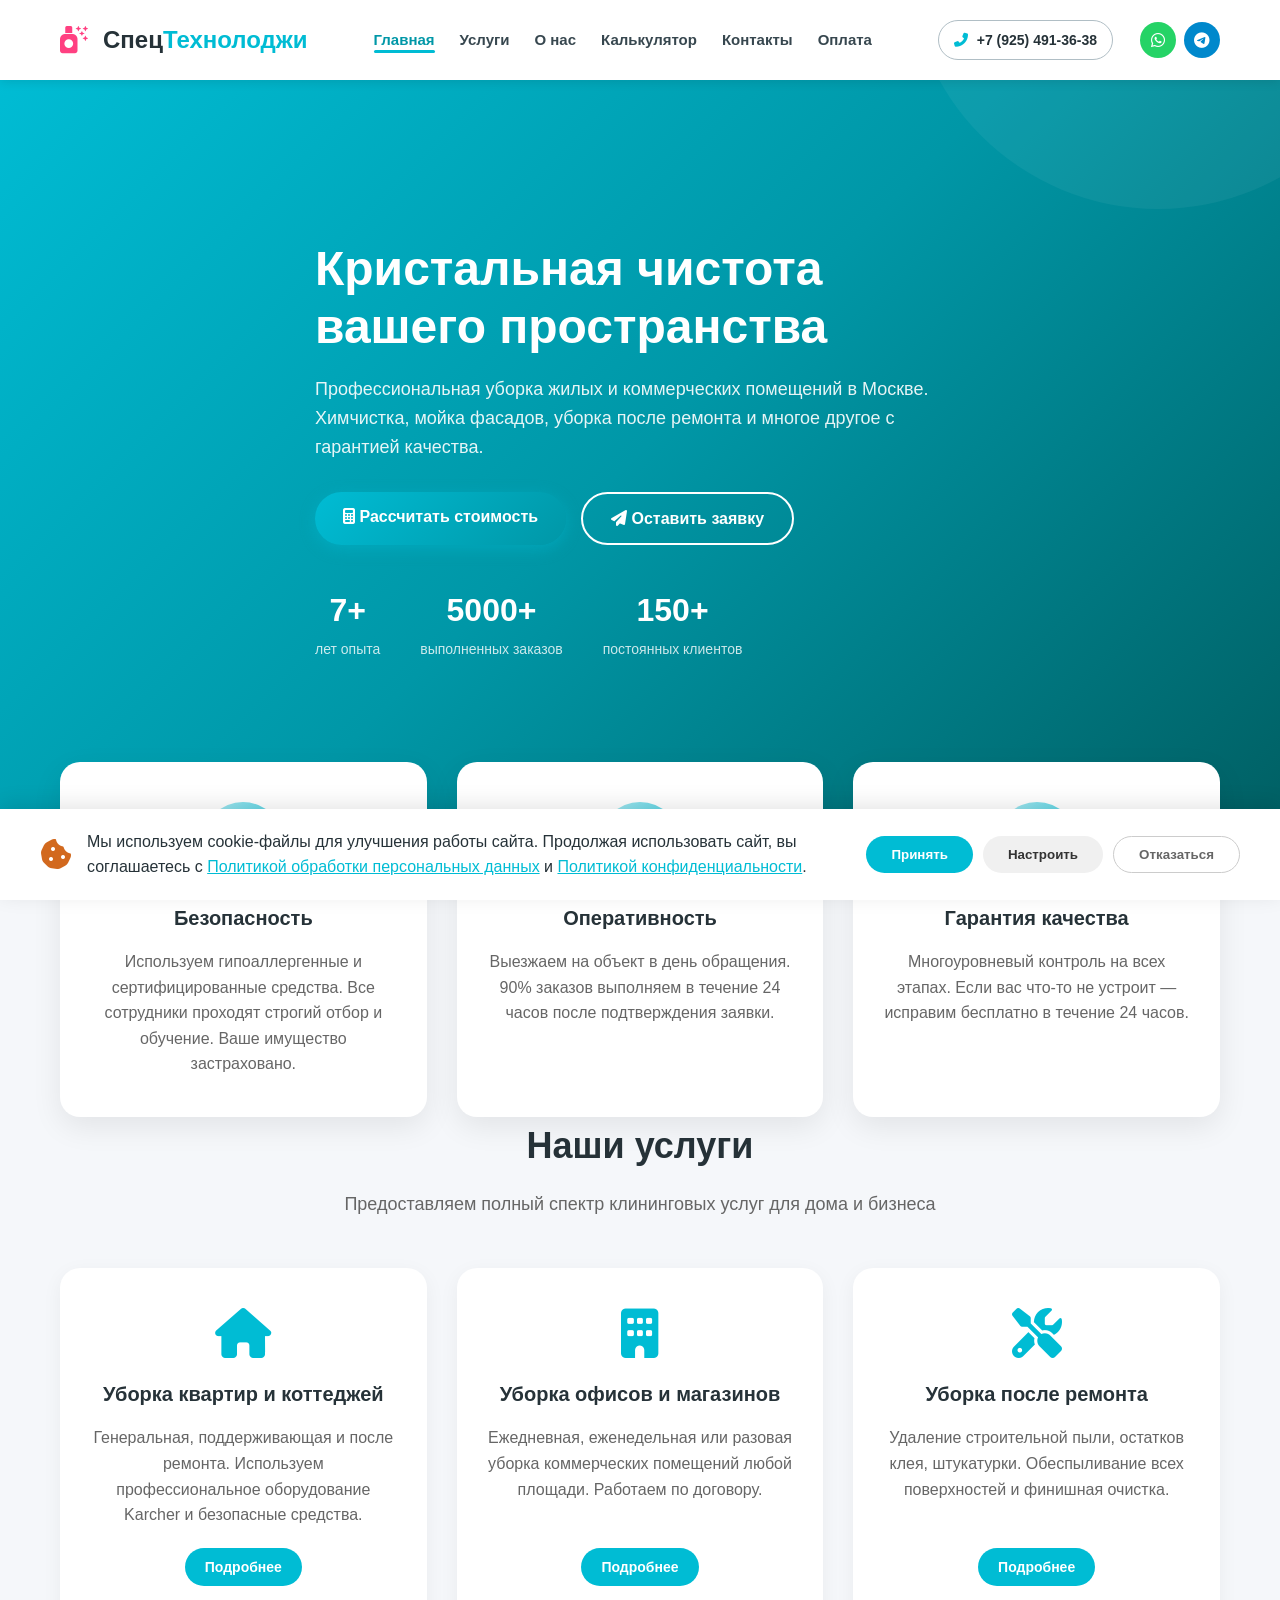
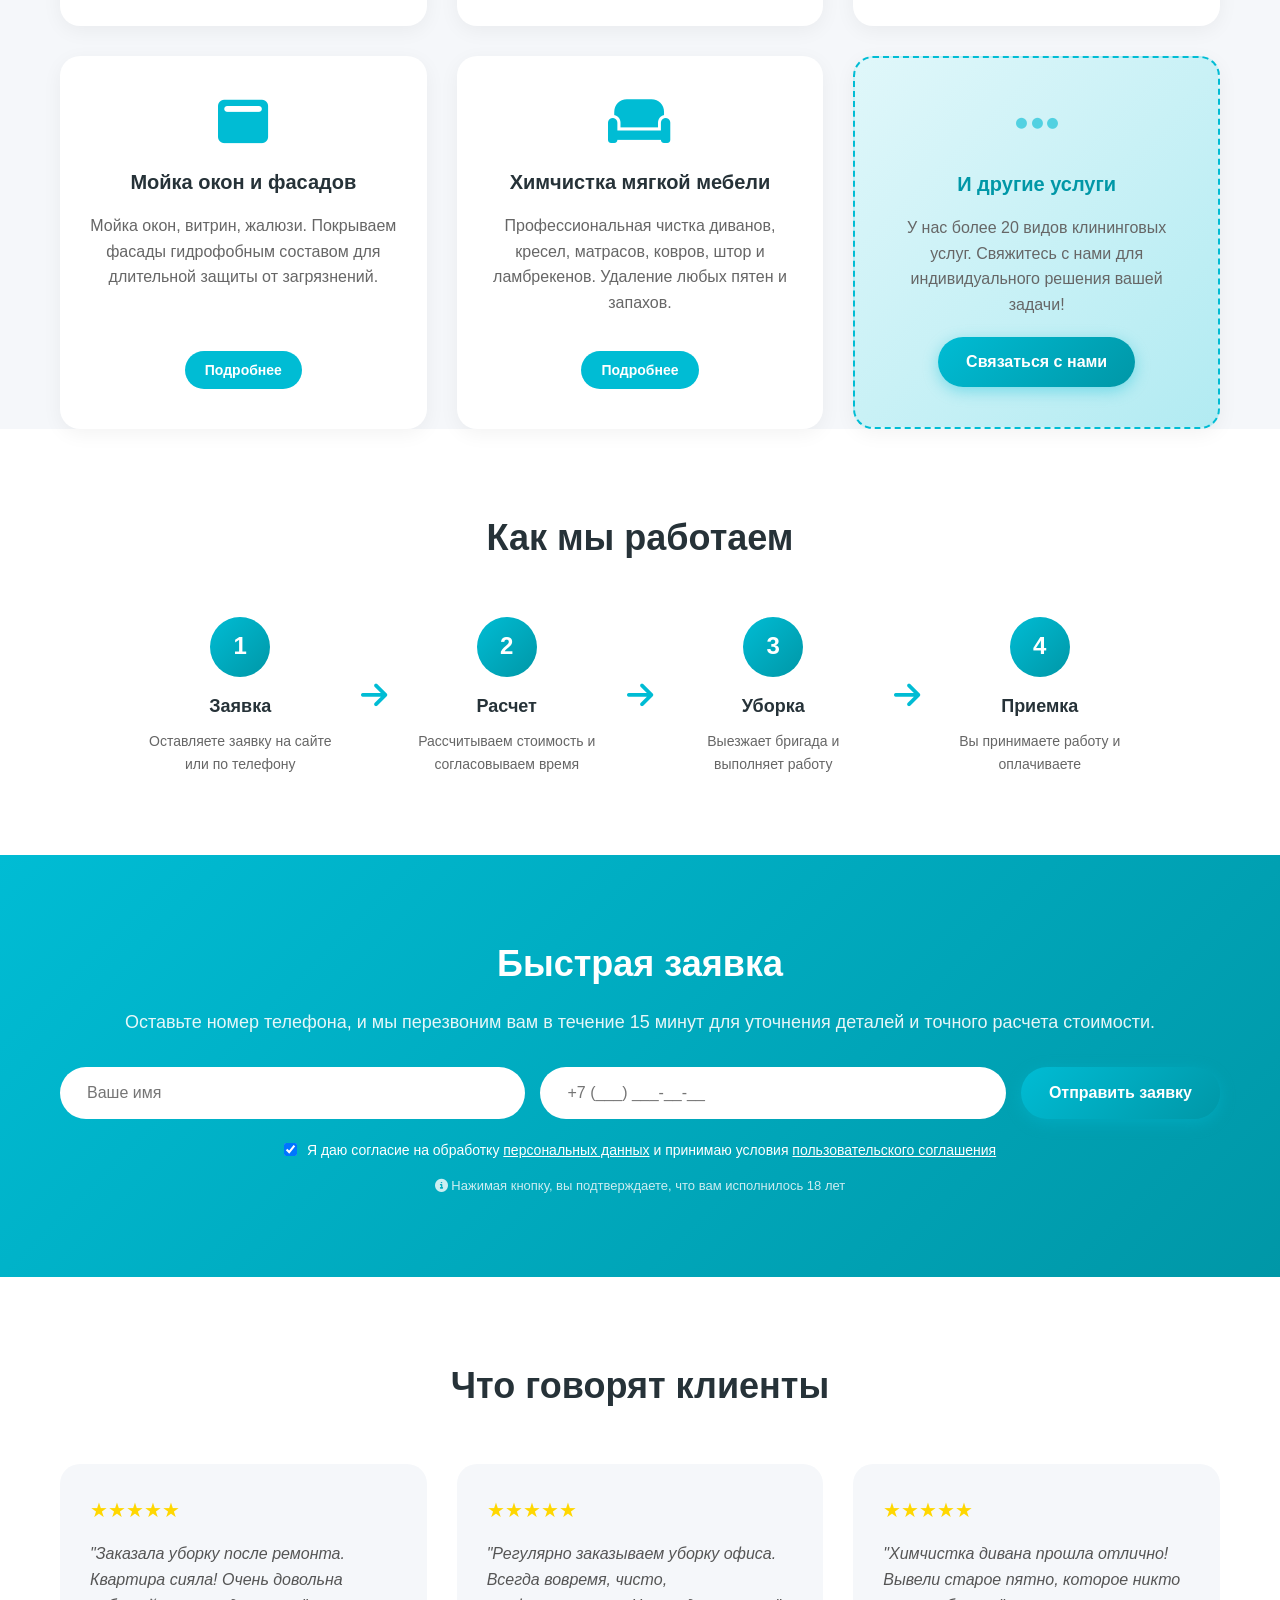
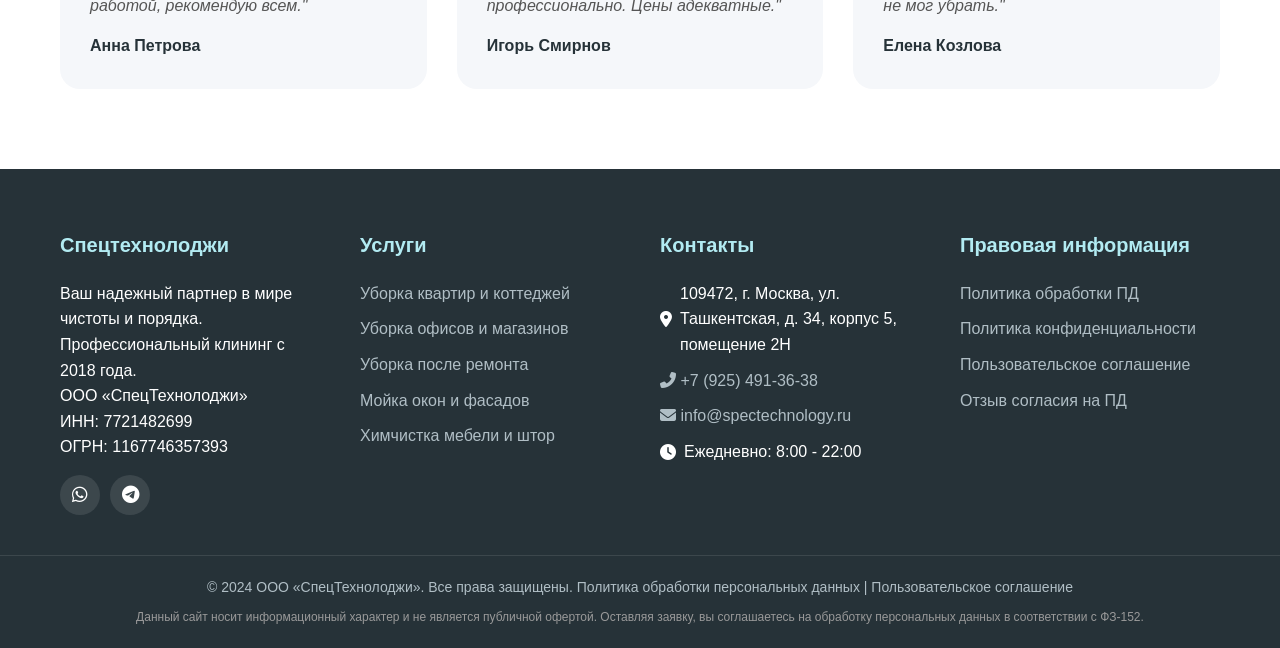
==== commit ea40d79f: "Рерайт текста главной страницы" ====
--- a/index.html
+++ b/index.html
@@ -144,7 +144,7 @@
         <div class="service-card">
             <i class="fas fa-window-maximize service-card-icon"></i>
             <h3>Мойка окон и фасадов</h3>
-            <p>Мойка окон, витрин, жалюзи. Покрытие фасадов гидрофобным составом для длительной защиты от загрязнений.</p>
+            <p>Мойка окон, витрин, жалюзи. Покрываем фасады гидрофобным составом для длительной защиты от загрязнений.</p>
             <a href="services.html#windows" class="btn btn-small">Подробнее</a>
         </div>
         <div class="service-card">
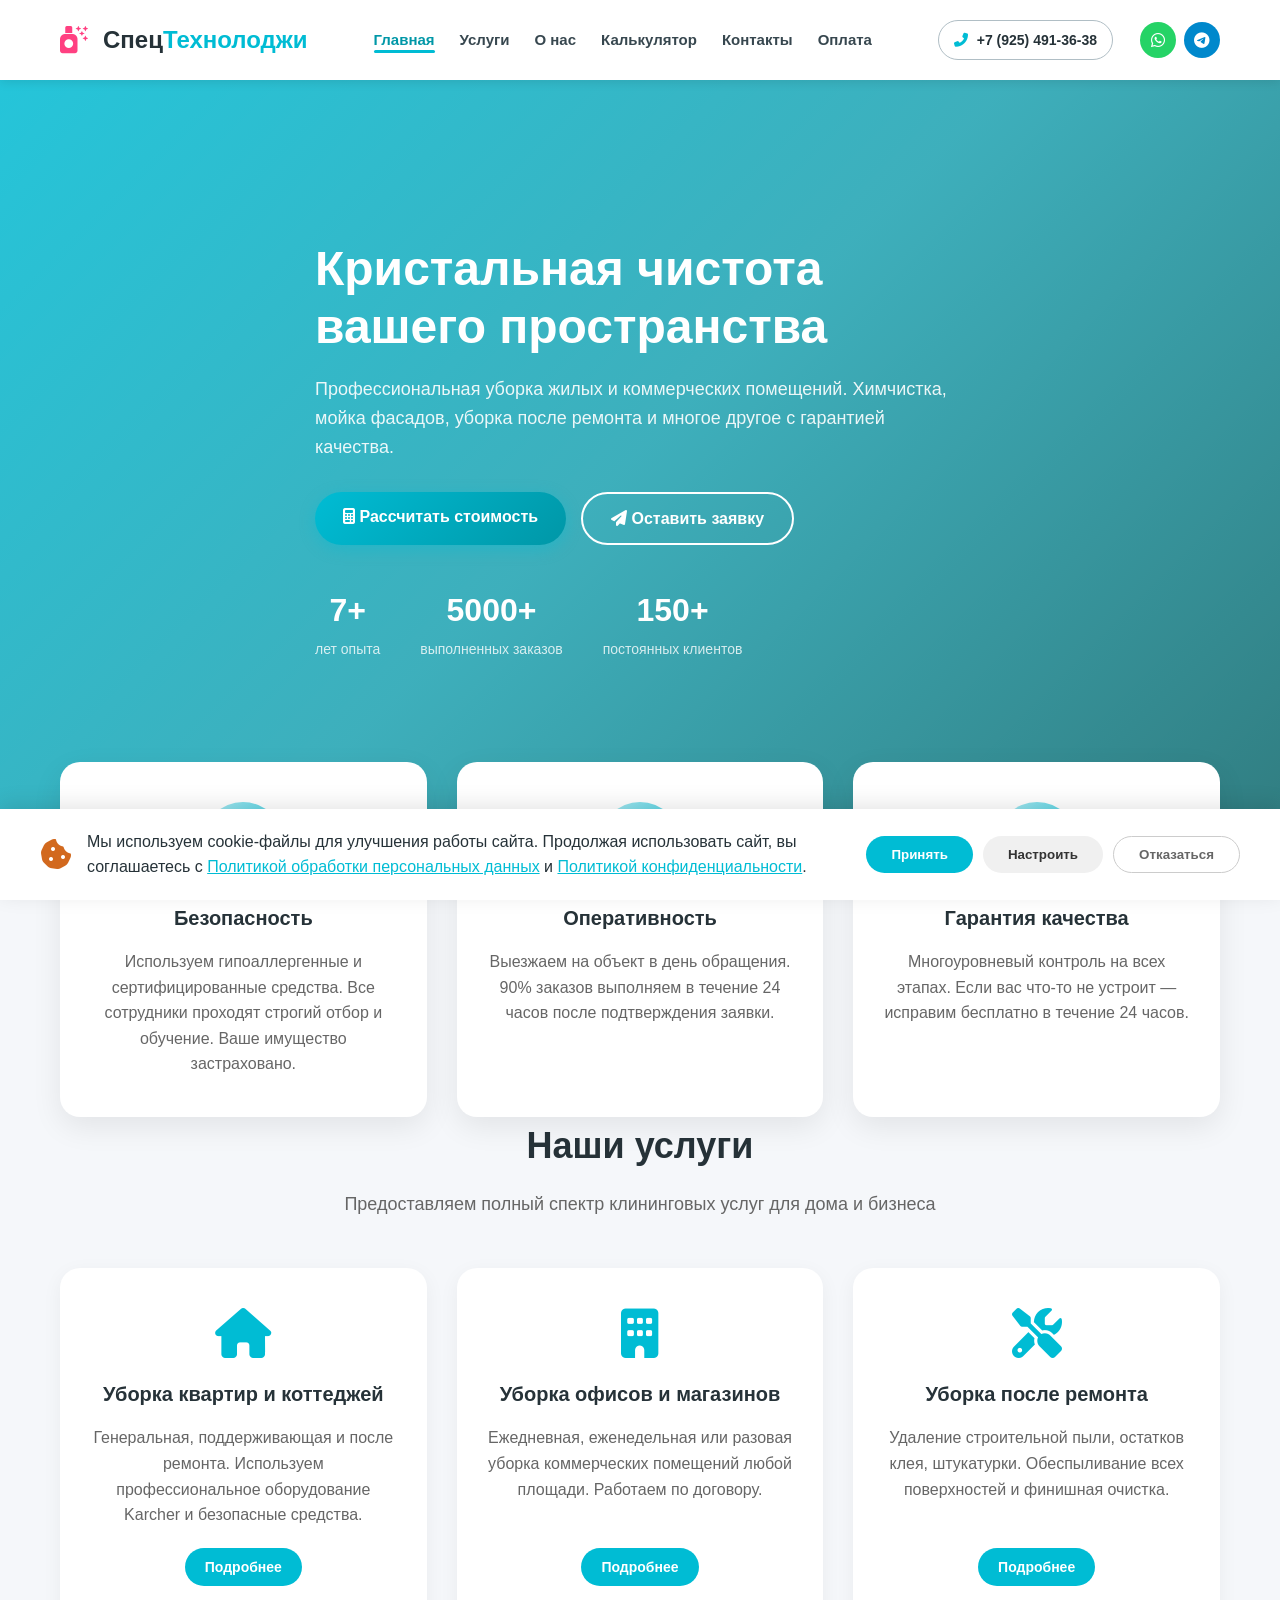
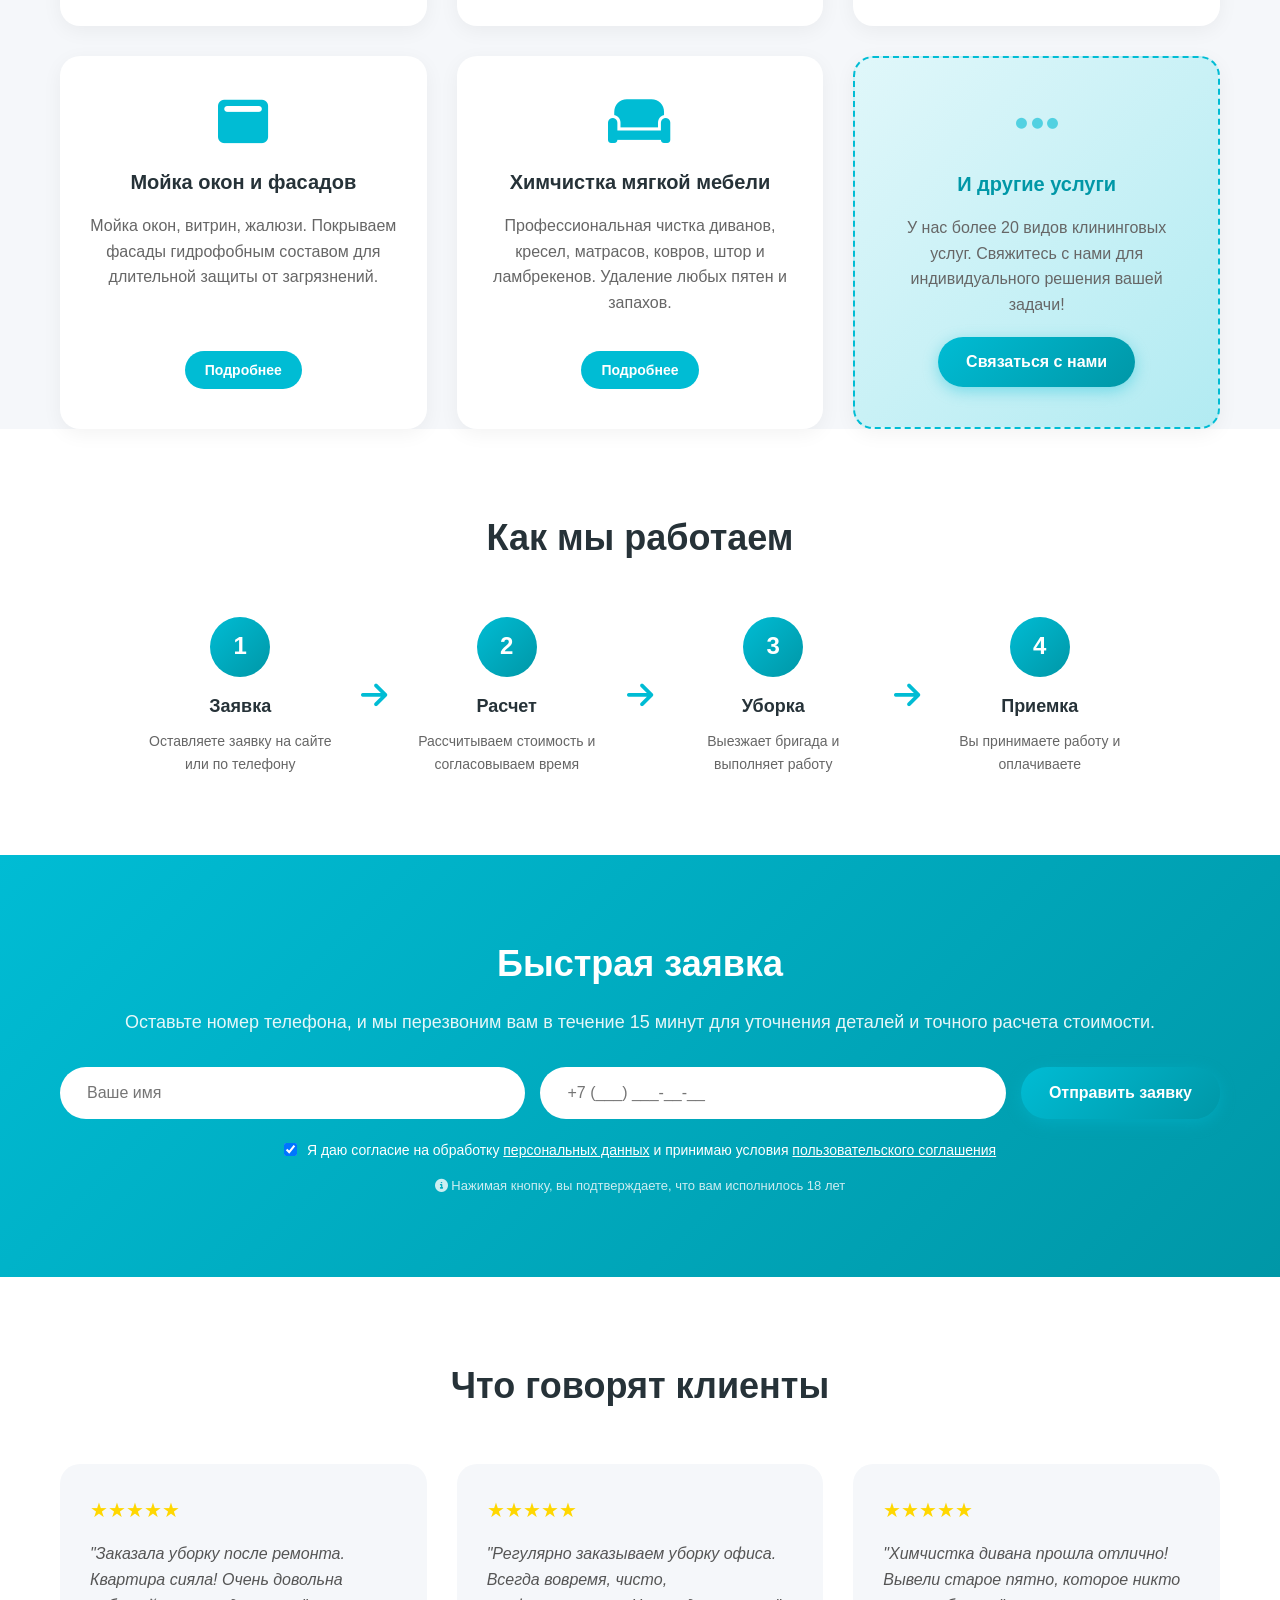
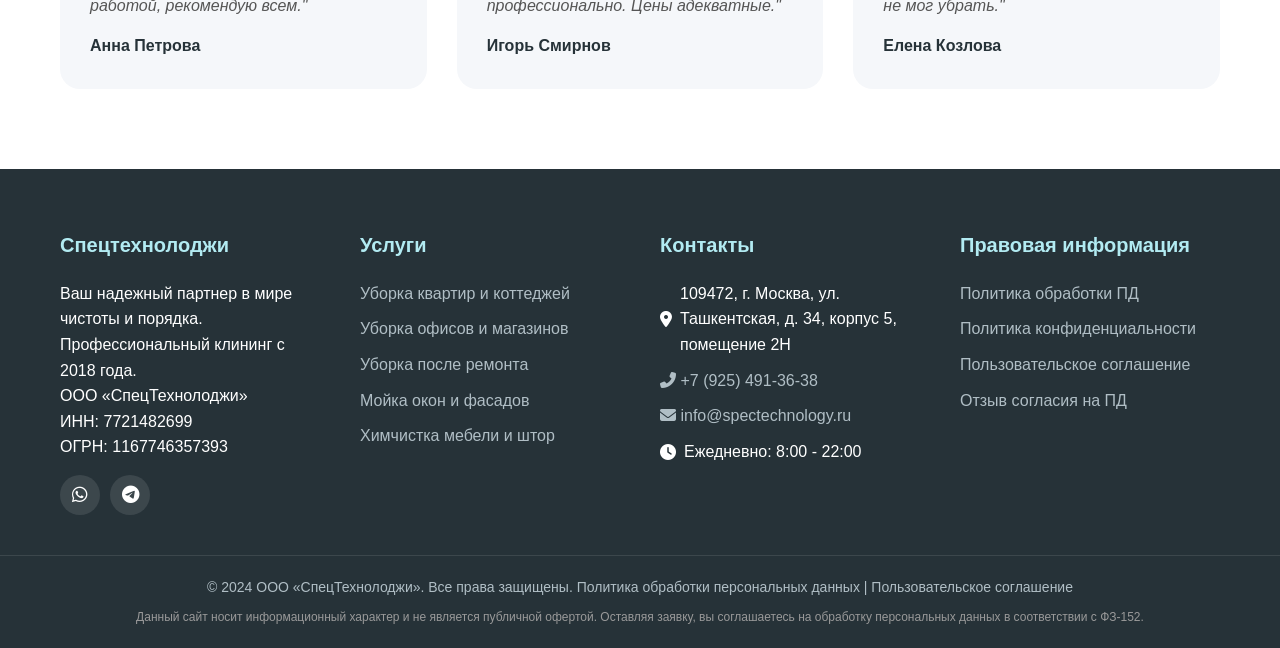
==== commit 63fe847b: "бахнив видоса" ====
--- a/index.html
+++ b/index.html
@@ -66,32 +66,41 @@
 
     <!-- ОСНОВНОЙ КОНТЕНТ -->
     <main>
-        <!-- Герой-блок -->
-        <section class="hero">
-            <div class="container hero-content">
-                <h1>Кристальная чистота<br>вашего пространства</h1>
-                <p class="hero-subtitle">Профессиональная уборка жилых и коммерческих помещений в Москве. Химчистка, мойка фасадов, уборка после ремонта и многое другое с гарантией качества.</p>
-                <div class="hero-buttons">
-                    <a href="calculator.html" class="btn btn-primary"><i class="fas fa-calculator"></i> Рассчитать стоимость</a>
-                    <a href="contact.html" class="btn btn-outline"><i class="fas fa-paper-plane"></i> Оставить заявку</a>
-                </div>
-                <div class="hero-stats">
-                    <div class="stat-item">
-                        <span class="stat-number">7+</span>
-                        <span class="stat-label">лет опыта</span>
-                    </div>
-                    <div class="stat-item">
-                        <span class="stat-number">5000+</span>
-                        <span class="stat-label">выполненных заказов</span>
-                    </div>
-                    <div class="stat-item">
-                        <span class="stat-number">150+</span>
-                        <span class="stat-label">постоянных клиентов</span>
-                    </div>
-                </div>
-            </div>
-            <div class="hero-overlay"></div>
-        </section>
+        <!-- ГЕРОЙ С ВИДЕОФОНОМ -->
+<section class="hero hero-video">
+    <!-- Видеофон -->
+    <video class="hero-video-bg" autoplay muted loop playsinline>
+        <source src="video/cleaning-bg.mp4" type="video/mp4">
+        <!-- Запасной фон, если видео не загрузится -->
+    </video>
+    
+    <!-- Затемнение для читаемости текста -->
+    <div class="hero-overlay"></div>
+    
+    <!-- Контент героя -->
+    <div class="container hero-content">
+        <h1>Кристальная чистота<br>вашего пространства</h1>
+        <p class="hero-subtitle">Профессиональная уборка жилых и коммерческих помещений. Химчистка, мойка фасадов, уборка после ремонта и многое другое с гарантией качества.</p>
+        <div class="hero-buttons">
+            <a href="calculator.html" class="btn btn-primary"><i class="fas fa-calculator"></i> Рассчитать стоимость</a>
+            <a href="contact.html" class="btn btn-outline"><i class="fas fa-paper-plane"></i> Оставить заявку</a>
+        </div>
+        <div class="hero-stats">
+            <div class="stat-item">
+                <span class="stat-number">7+</span>
+                <span class="stat-label">лет опыта</span>
+            </div>
+            <div class="stat-item">
+                <span class="stat-number">5000+</span>
+                <span class="stat-label">выполненных заказов</span>
+            </div>
+            <div class="stat-item">
+                <span class="stat-number">150+</span>
+                <span class="stat-label">постоянных клиентов</span>
+            </div>
+        </div>
+    </div>
+</section>
 
         <!-- Преимущества -->
         <section class="features container">
--- a/css/style.css
+++ b/css/style.css
@@ -234,31 +234,47 @@
 
 .nav-contact-mobile { display: none; }
 
-/* ========== ГЕРОЙ ========== */
+/* ========== ГЕРОЙ С ВИДЕОФОНОМ ========== */
 .hero {
-    background: linear-gradient(135deg, #00BCD4 0%, #0097A7 50%, #006064 100%);
+    position: relative;
     min-height: 600px;
     display: flex;
     align-items: center;
-    position: relative;
     color: var(--white);
     overflow: hidden;
 }
 
-.hero::before {
-    content: '';
+/* Видеофон */
+.hero-video-bg {
     position: absolute;
-    top: -50%;
-    right: -10%;
-    width: 500px;
-    height: 500px;
-    background: rgba(255,255,255,0.05);
-    border-radius: 50%;
-}
-
+    top: 0;
+    left: 0;
+    width: 100%;
+    height: 100%;
+    object-fit: cover;
+    z-index: 0;
+}
+
+/* Затемнение поверх видео */
+.hero-overlay {
+    position: absolute;
+    top: 0;
+    left: 0;
+    width: 100%;
+    height: 100%;
+    background: linear-gradient(
+        135deg,
+        rgba(0, 188, 212, 0.85) 0%,
+        rgba(0, 151, 167, 0.75) 50%,
+        rgba(0, 96, 100, 0.8) 100%
+    );
+    z-index: 1;
+}
+
+/* Контент поверх видео */
 .hero-content {
     position: relative;
-    z-index: 1;
+    z-index: 2;
     padding: 80px 0;
     max-width: 650px;
 }
@@ -302,6 +318,26 @@
 .stat-label {
     font-size: 14px;
     opacity: 0.8;
+}
+
+/* Адаптивность для мобильных */
+@media (max-width: 768px) {
+    .hero {
+        min-height: 500px;
+    }
+    
+    .hero h1 {
+        font-size: 32px;
+    }
+    
+    .hero-stats {
+        flex-direction: column;
+        gap: 20px;
+    }
+    
+    .hero-buttons {
+        flex-direction: column;
+    }
 }
 
 /* ========== ПРЕИМУЩЕСТВА ========== */
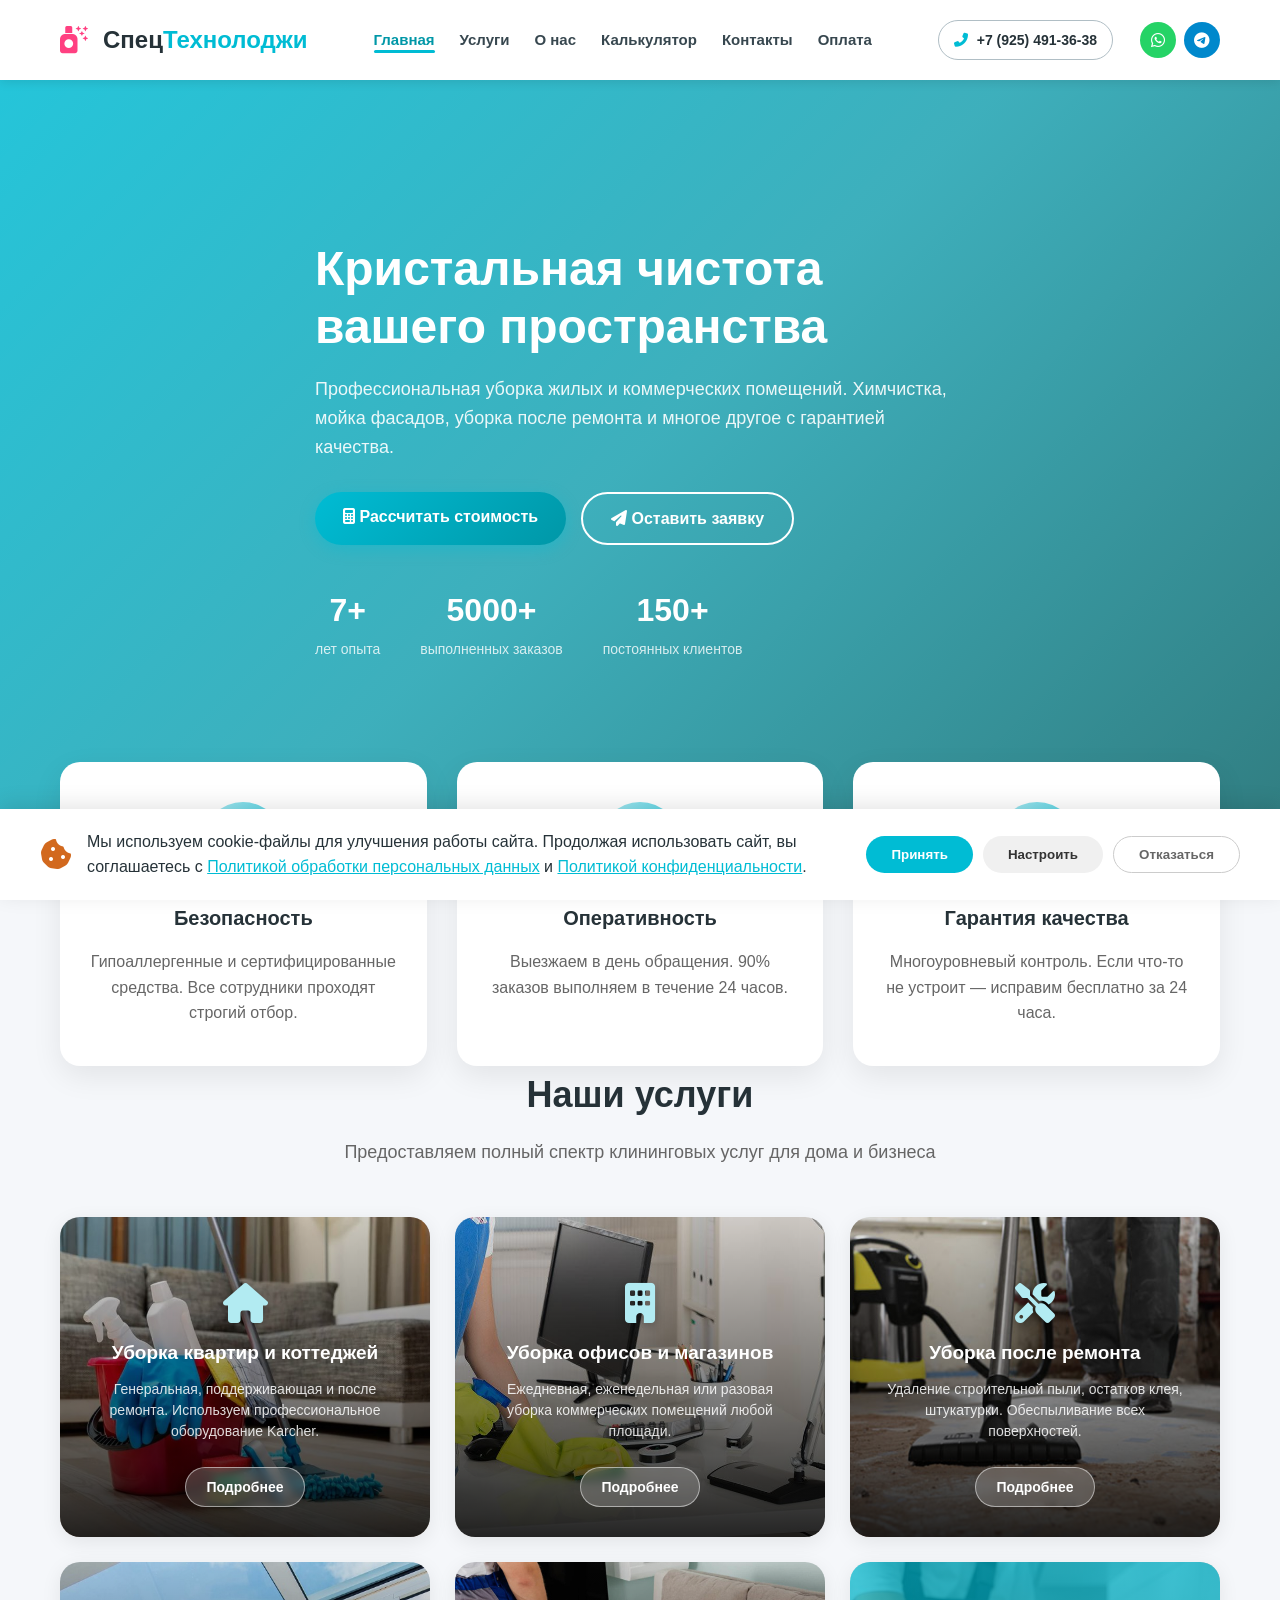
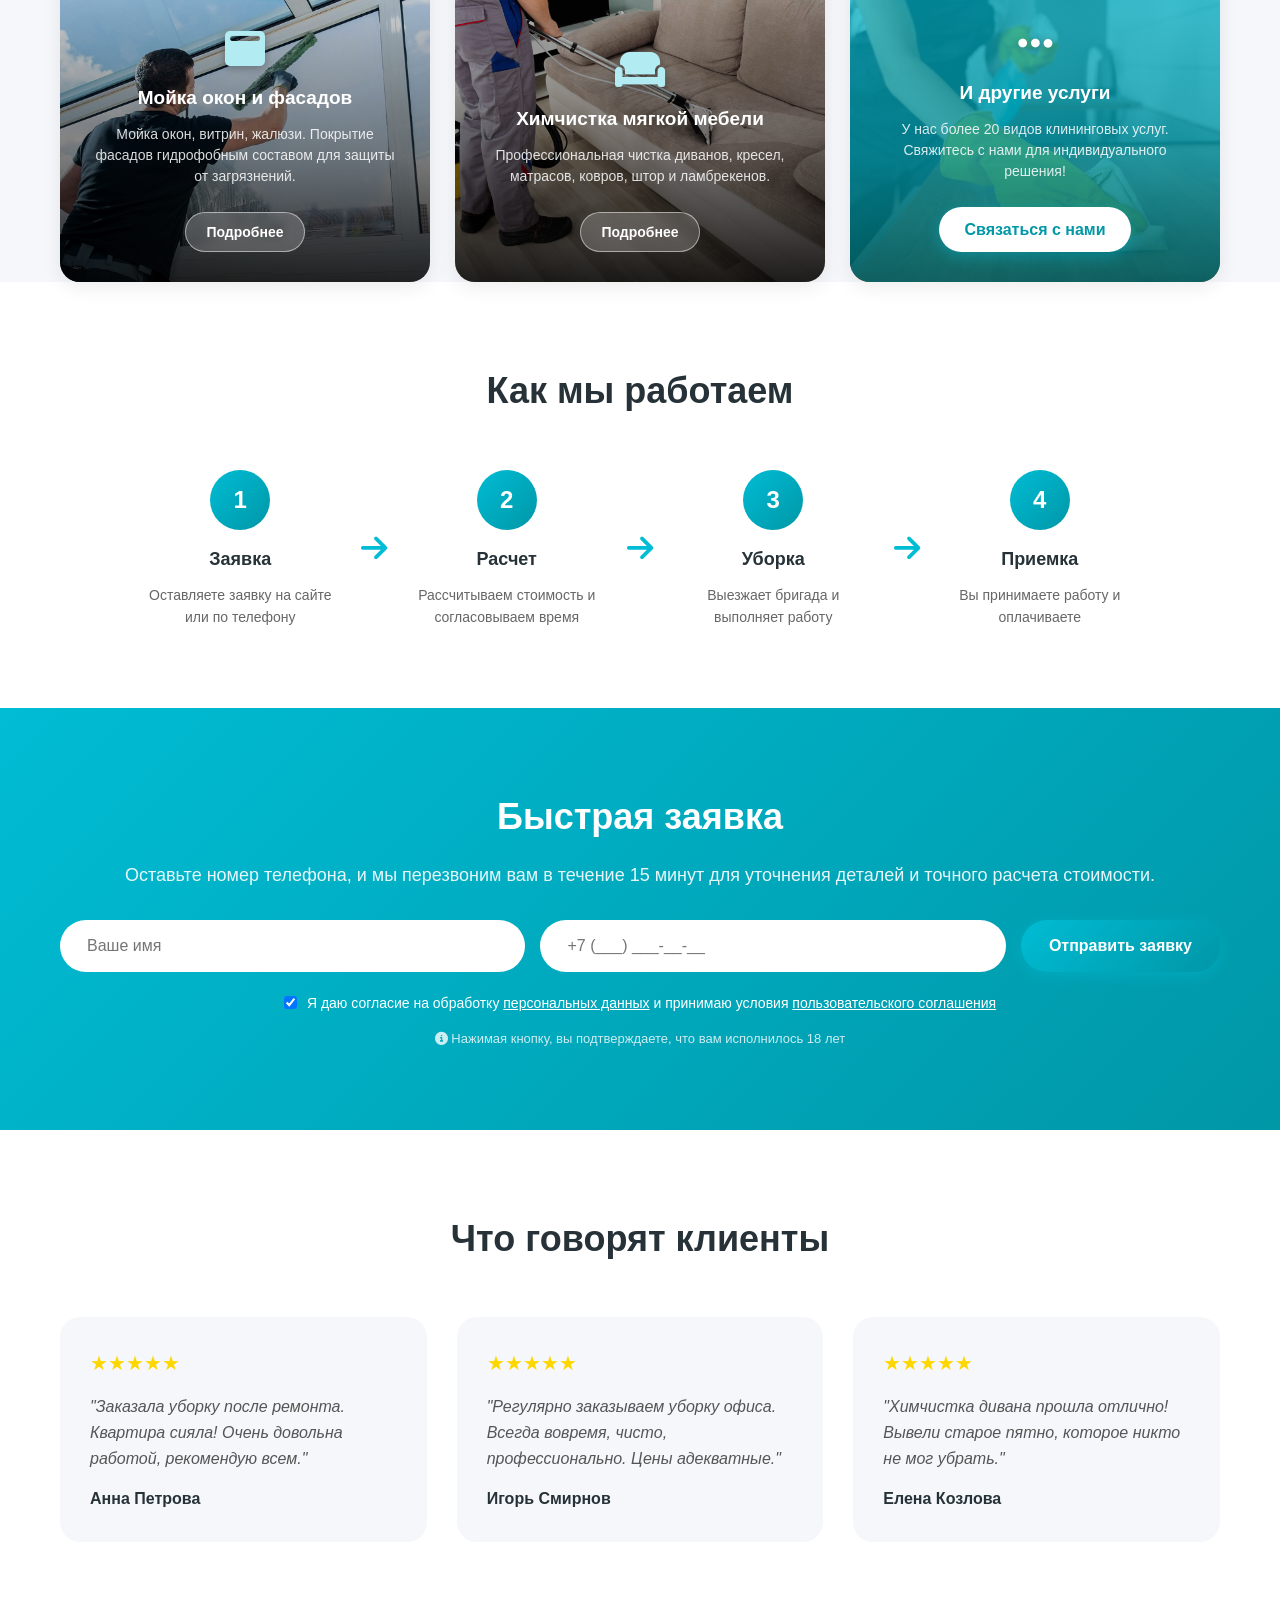
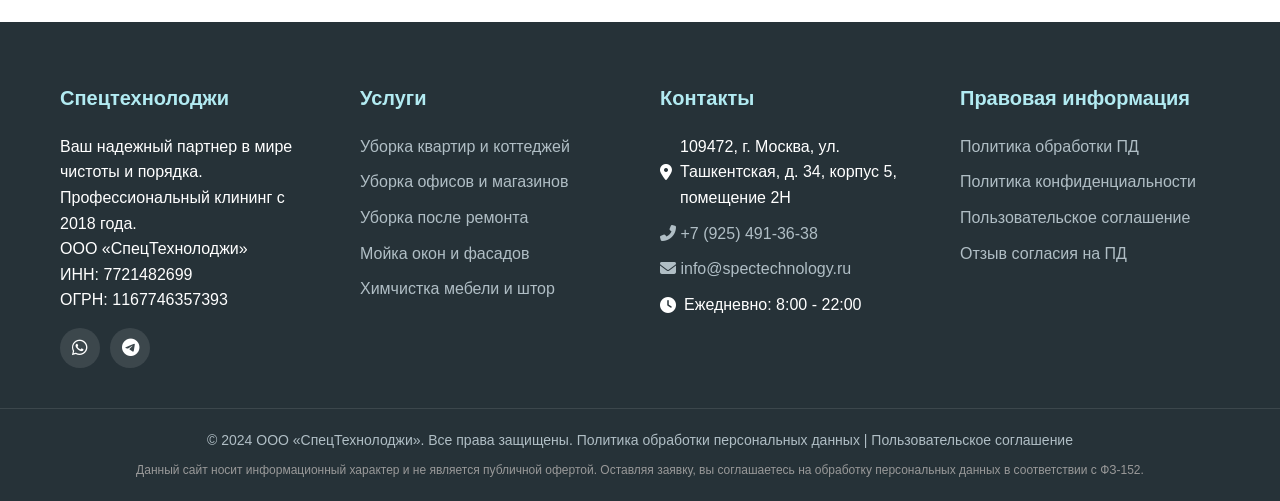
==== commit 93e42031: "photo & text" ====
--- a/index.html
+++ b/index.html
@@ -103,71 +103,120 @@
 </section>
 
         <!-- Преимущества -->
-        <section class="features container">
-            <div class="feature-card">
-                <div class="feature-icon-wrapper">
-                    <i class="fas fa-shield-alt feature-icon"></i>
-                </div>
-                <h3>Безопасность</h3>
-                <p>Используем гипоаллергенные и сертифицированные средства. Все сотрудники проходят строгий отбор и обучение. Ваше имущество застраховано.</p>
-            </div>
-            <div class="feature-card">
-                <div class="feature-icon-wrapper">
-                    <i class="fas fa-clock feature-icon"></i>
-                </div>
-                <h3>Оперативность</h3>
-                <p>Выезжаем на объект в день обращения. 90% заказов выполняем в течение 24 часов после подтверждения заявки.</p>
-            </div>
-            <div class="feature-card">
-                <div class="feature-icon-wrapper">
-                    <i class="fas fa-medal feature-icon"></i>
-                </div>
-                <h3>Гарантия качества</h3>
-                <p>Многоуровневый контроль на всех этапах. Если вас что-то не устроит — исправим бесплатно в течение 24 часов.</p>
-            </div>
-        </section>
+<section class="features container">
+    <div class="feature-card feature-card-photo">
+        <div class="feature-card-bg" style="background-image: url('images/feature-safety.jpg');"></div>
+        <div class="feature-card-overlay"></div>
+        <div class="feature-card-content">
+            <div class="feature-icon-wrapper">
+                <i class="fas fa-shield-alt feature-icon"></i>
+            </div>
+            <h3>Безопасность</h3>
+            <p>Гипоаллергенные и сертифицированные средства. Все сотрудники проходят строгий отбор.</p>
+        </div>
+    </div>
+
+    <div class="feature-card feature-card-photo">
+        <div class="feature-card-bg" style="background-image: url('images/feature-speed.jpg');"></div>
+        <div class="feature-card-overlay"></div>
+        <div class="feature-card-content">
+            <div class="feature-icon-wrapper">
+                <i class="fas fa-clock feature-icon"></i>
+            </div>
+            <h3>Оперативность</h3>
+            <p>Выезжаем в день обращения. 90% заказов выполняем в течение 24 часов.</p>
+        </div>
+    </div>
+
+    <div class="feature-card feature-card-photo">
+        <div class="feature-card-bg" style="background-image: url('images/feature-quality.jpg');"></div>
+        <div class="feature-card-overlay"></div>
+        <div class="feature-card-content">
+            <div class="feature-icon-wrapper">
+                <i class="fas fa-medal feature-icon"></i>
+            </div>
+            <h3>Гарантия качества</h3>
+            <p>Многоуровневый контроль. Если что-то не устроит — исправим бесплатно за 24 часа.</p>
+        </div>
+    </div>
+</section>
 
         <!-- Популярные услуги -->
+<!-- Популярные услуги -->
 <section class="popular-services container">
     <h2 class="section-title">Наши услуги</h2>
     <p class="section-subtitle">Предоставляем полный спектр клининговых услуг для дома и бизнеса</p>
     <div class="services-grid">
-        <div class="service-card">
-            <i class="fas fa-home service-card-icon"></i>
-            <h3>Уборка квартир и коттеджей</h3>
-            <p>Генеральная, поддерживающая и после ремонта. Используем профессиональное оборудование Karcher и безопасные средства.</p>
-            <a href="services.html#house" class="btn btn-small">Подробнее</a>
-        </div>
-        <div class="service-card">
-            <i class="fas fa-building service-card-icon"></i>
-            <h3>Уборка офисов и магазинов</h3>
-            <p>Ежедневная, еженедельная или разовая уборка коммерческих помещений любой площади. Работаем по договору.</p>
-            <a href="services.html#office" class="btn btn-small">Подробнее</a>
-        </div>
-        <div class="service-card">
-            <i class="fas fa-tools service-card-icon"></i>
-            <h3>Уборка после ремонта</h3>
-            <p>Удаление строительной пыли, остатков клея, штукатурки. Обеспыливание всех поверхностей и финишная очистка.</p>
-            <a href="services.html#renovation" class="btn btn-small">Подробнее</a>
-        </div>
-        <div class="service-card">
-            <i class="fas fa-window-maximize service-card-icon"></i>
-            <h3>Мойка окон и фасадов</h3>
-            <p>Мойка окон, витрин, жалюзи. Покрываем фасады гидрофобным составом для длительной защиты от загрязнений.</p>
-            <a href="services.html#windows" class="btn btn-small">Подробнее</a>
-        </div>
-        <div class="service-card">
-            <i class="fas fa-couch service-card-icon"></i>
-            <h3>Химчистка мягкой мебели</h3>
-            <p>Профессиональная чистка диванов, кресел, матрасов, ковров, штор и ламбрекенов. Удаление любых пятен и запахов.</p>
-            <a href="services.html#furniture" class="btn btn-small">Подробнее</a>
-        </div>
-        <!-- ШЕСТАЯ КАРТОЧКА - CTA -->
-        <div class="service-card service-card-cta">
-            <i class="fas fa-ellipsis-h service-card-icon"></i>
-            <h3>И другие услуги</h3>
-            <p>У нас более 20 видов клининговых услуг. Свяжитесь с нами для индивидуального решения вашей задачи!</p>
-            <a href="contact.html" class="btn btn-primary">Связаться с нами</a>
+        <!-- Уборка квартир -->
+        <div class="service-card service-card-photo">
+            <div class="service-card-bg" style="background-image: url('images/service-apartment.jpg');"></div>
+            <div class="service-card-overlay"></div>
+            <div class="service-card-content">
+                <i class="fas fa-home service-card-icon"></i>
+                <h3>Уборка квартир и коттеджей</h3>
+                <p>Генеральная, поддерживающая и после ремонта. Используем профессиональное оборудование Karcher.</p>
+                <a href="services.html#house" class="btn btn-small">Подробнее</a>
+            </div>
+        </div>
+
+        <!-- Уборка офисов -->
+        <div class="service-card service-card-photo">
+            <div class="service-card-bg" style="background-image: url('images/service-office.jpg');"></div>
+            <div class="service-card-overlay"></div>
+            <div class="service-card-content">
+                <i class="fas fa-building service-card-icon"></i>
+                <h3>Уборка офисов и магазинов</h3>
+                <p>Ежедневная, еженедельная или разовая уборка коммерческих помещений любой площади.</p>
+                <a href="services.html#office" class="btn btn-small">Подробнее</a>
+            </div>
+        </div>
+
+        <!-- Уборка после ремонта -->
+        <div class="service-card service-card-photo">
+            <div class="service-card-bg" style="background-image: url('images/service-renovation.jpg');"></div>
+            <div class="service-card-overlay"></div>
+            <div class="service-card-content">
+                <i class="fas fa-tools service-card-icon"></i>
+                <h3>Уборка после ремонта</h3>
+                <p>Удаление строительной пыли, остатков клея, штукатурки. Обеспыливание всех поверхностей.</p>
+                <a href="services.html#renovation" class="btn btn-small">Подробнее</a>
+            </div>
+        </div>
+
+        <!-- Мойка окон -->
+        <div class="service-card service-card-photo">
+            <div class="service-card-bg" style="background-image: url('images/service-windows.jpg');"></div>
+            <div class="service-card-overlay"></div>
+            <div class="service-card-content">
+                <i class="fas fa-window-maximize service-card-icon"></i>
+                <h3>Мойка окон и фасадов</h3>
+                <p>Мойка окон, витрин, жалюзи. Покрытие фасадов гидрофобным составом для защиты от загрязнений.</p>
+                <a href="services.html#windows" class="btn btn-small">Подробнее</a>
+            </div>
+        </div>
+
+        <!-- Химчистка мебели -->
+        <div class="service-card service-card-photo">
+            <div class="service-card-bg" style="background-image: url('images/service-furniture.jpg');"></div>
+            <div class="service-card-overlay"></div>
+            <div class="service-card-content">
+                <i class="fas fa-couch service-card-icon"></i>
+                <h3>Химчистка мягкой мебели</h3>
+                <p>Профессиональная чистка диванов, кресел, матрасов, ковров, штор и ламбрекенов.</p>
+                <a href="services.html#furniture" class="btn btn-small">Подробнее</a>
+            </div>
+        </div>
+
+        <!-- Другие услуги -->
+        <div class="service-card service-card-photo service-card-cta">
+            <div class="service-card-bg" style="background-image: url('images/service-other.jpg');"></div>
+            <div class="service-card-overlay"></div>
+            <div class="service-card-content">
+                <i class="fas fa-ellipsis-h service-card-icon"></i>
+                <h3>И другие услуги</h3>
+                <p>У нас более 20 видов клининговых услуг. Свяжитесь с нами для индивидуального решения!</p>
+                <a href="contact.html" class="btn btn-primary">Связаться с нами</a>
+            </div>
         </div>
     </div>
 </section>
--- a/css/style.css
+++ b/css/style.css
@@ -415,68 +415,163 @@
 .services-grid {
     display: grid;
     grid-template-columns: repeat(auto-fit, minmax(300px, 1fr));
-    gap: 30px;
+    gap: 25px;
 }
 
 .service-card {
-    background: white;
-    padding: 40px 30px;
+    position: relative;
     border-radius: 20px;
-    box-shadow: 0 5px 20px rgba(0,0,0,0.05);
-    text-align: center;
-    transition: 0.3s;
+    overflow: hidden;
+    box-shadow: 0 5px 20px rgba(0,0,0,0.08);
+    transition: transform 0.3s, box-shadow 0.3s;
+    min-height: 320px;
     display: flex;
     flex-direction: column;
+    justify-content: flex-end;
 }
 
 .service-card:hover {
-    transform: translateY(-5px);
-    box-shadow: 0 10px 30px rgba(0,0,0,0.1);
+    transform: translateY(-8px);
+    box-shadow: 0 15px 35px rgba(0,0,0,0.15);
+}
+
+/* Фоновое фото */
+.service-card-bg {
+    position: absolute;
+    top: 0;
+    left: 0;
+    width: 100%;
+    height: 100%;
+    background-size: cover;
+    background-position: center;
+    transition: transform 0.5s;
+    z-index: 0;
+}
+
+.service-card:hover .service-card-bg {
+    transform: scale(1.1);
+}
+
+/* Затемнение для читаемости текста */
+.service-card-overlay {
+    position: absolute;
+    top: 0;
+    left: 0;
+    width: 100%;
+    height: 100%;
+    background: linear-gradient(
+        to bottom,
+        rgba(0, 0, 0, 0.1) 0%,
+        rgba(0, 0, 0, 0.5) 60%,
+        rgba(0, 0, 0, 0.85) 100%
+    );
+    z-index: 1;
+    transition: background 0.3s;
+}
+
+.service-card:hover .service-card-overlay {
+    background: linear-gradient(
+        to bottom,
+        rgba(0, 188, 212, 0.3) 0%,
+        rgba(0, 0, 0, 0.6) 50%,
+        rgba(0, 0, 0, 0.9) 100%
+    );
+}
+
+/* Контент карточки */
+.service-card-content {
+    position: relative;
+    z-index: 2;
+    color: white;
+    padding: 30px;
+    text-align: center;
 }
 
 .service-card-icon {
-    font-size: 50px;
-    color: var(--primary);
+    font-size: 40px;
+    color: var(--primary-light);
+    margin-bottom: 15px;
+    text-shadow: 0 2px 10px rgba(0,0,0,0.3);
+}
+
+.service-card h3 {
+    font-size: 19px;
+    margin-bottom: 10px;
+    color: white;
+    white-space: nowrap;
+    overflow: hidden;
+}
+
+.service-card p {
+    color: rgba(255,255,255,0.85);
     margin-bottom: 20px;
-}
-
-.service-card h3 {
-    font-size: 20px;
-    margin-bottom: 15px;
-}
-
-.service-card p {
-    color: #666;
-    margin-bottom: 20px;
-    line-height: 1.6;
-    flex-grow: 1;
+    line-height: 1.5;
+    font-size: 14px;
 }
 
 .service-card .btn-small {
-    margin-top: auto;
-    align-self: center;
+    background: rgba(255, 255, 255, 0.2);
+    color: white;
+    border: 1px solid rgba(255, 255, 255, 0.5);
+    backdrop-filter: blur(5px);
+    padding: 8px 20px;
+    font-size: 14px;
+    border-radius: 25px;
+    text-decoration: none;
+    display: inline-block;
+    margin-top: 5px;
+    transition: background 0.3s;
+}
+
+.service-card .btn-small:hover {
+    background: var(--primary);
+    border-color: var(--primary);
 }
 
 /* Специальная карточка CTA */
 .service-card-cta {
-    background: linear-gradient(135deg, #E0F7FA, #B2EBF2);
-    border: 2px dashed var(--primary);
-    justify-content: center;
+    justify-content: flex-end;
+}
+
+.service-card-cta .service-card-overlay {
+    background: linear-gradient(
+        to bottom,
+        rgba(0, 188, 212, 0.7) 0%,
+        rgba(0, 151, 167, 0.8) 60%,
+        rgba(0, 96, 100, 0.9) 100%
+    );
 }
 
 .service-card-cta .service-card-icon {
-    opacity: 0.6;
-}
-
-.service-card-cta h3 {
+    color: white;
+}
+
+.service-card-cta .btn-primary {
+    background: white;
     color: var(--primary-dark);
-}
-
-.service-card-cta .btn-primary {
-    background: linear-gradient(135deg, var(--primary), var(--primary-dark));
-    color: white;
-    margin-top: auto;
-    align-self: center;
+    padding: 10px 25px;
+    border-radius: 25px;
+    text-decoration: none;
+    display: inline-block;
+    margin-top: 5px;
+    font-weight: 600;
+}
+
+.service-card-cta .btn-primary:hover {
+    background: var(--primary);
+    color: white;
+}
+
+/* Адаптивность */
+@media (max-width: 768px) {
+    .services-grid {
+        grid-template-columns: 1fr;
+        gap: 20px;
+    }
+    
+    .service-card {
+        min-height: 280px;
+    }
 }
 
 /* ========== КАК МЫ РАБОТАЕМ ========== */
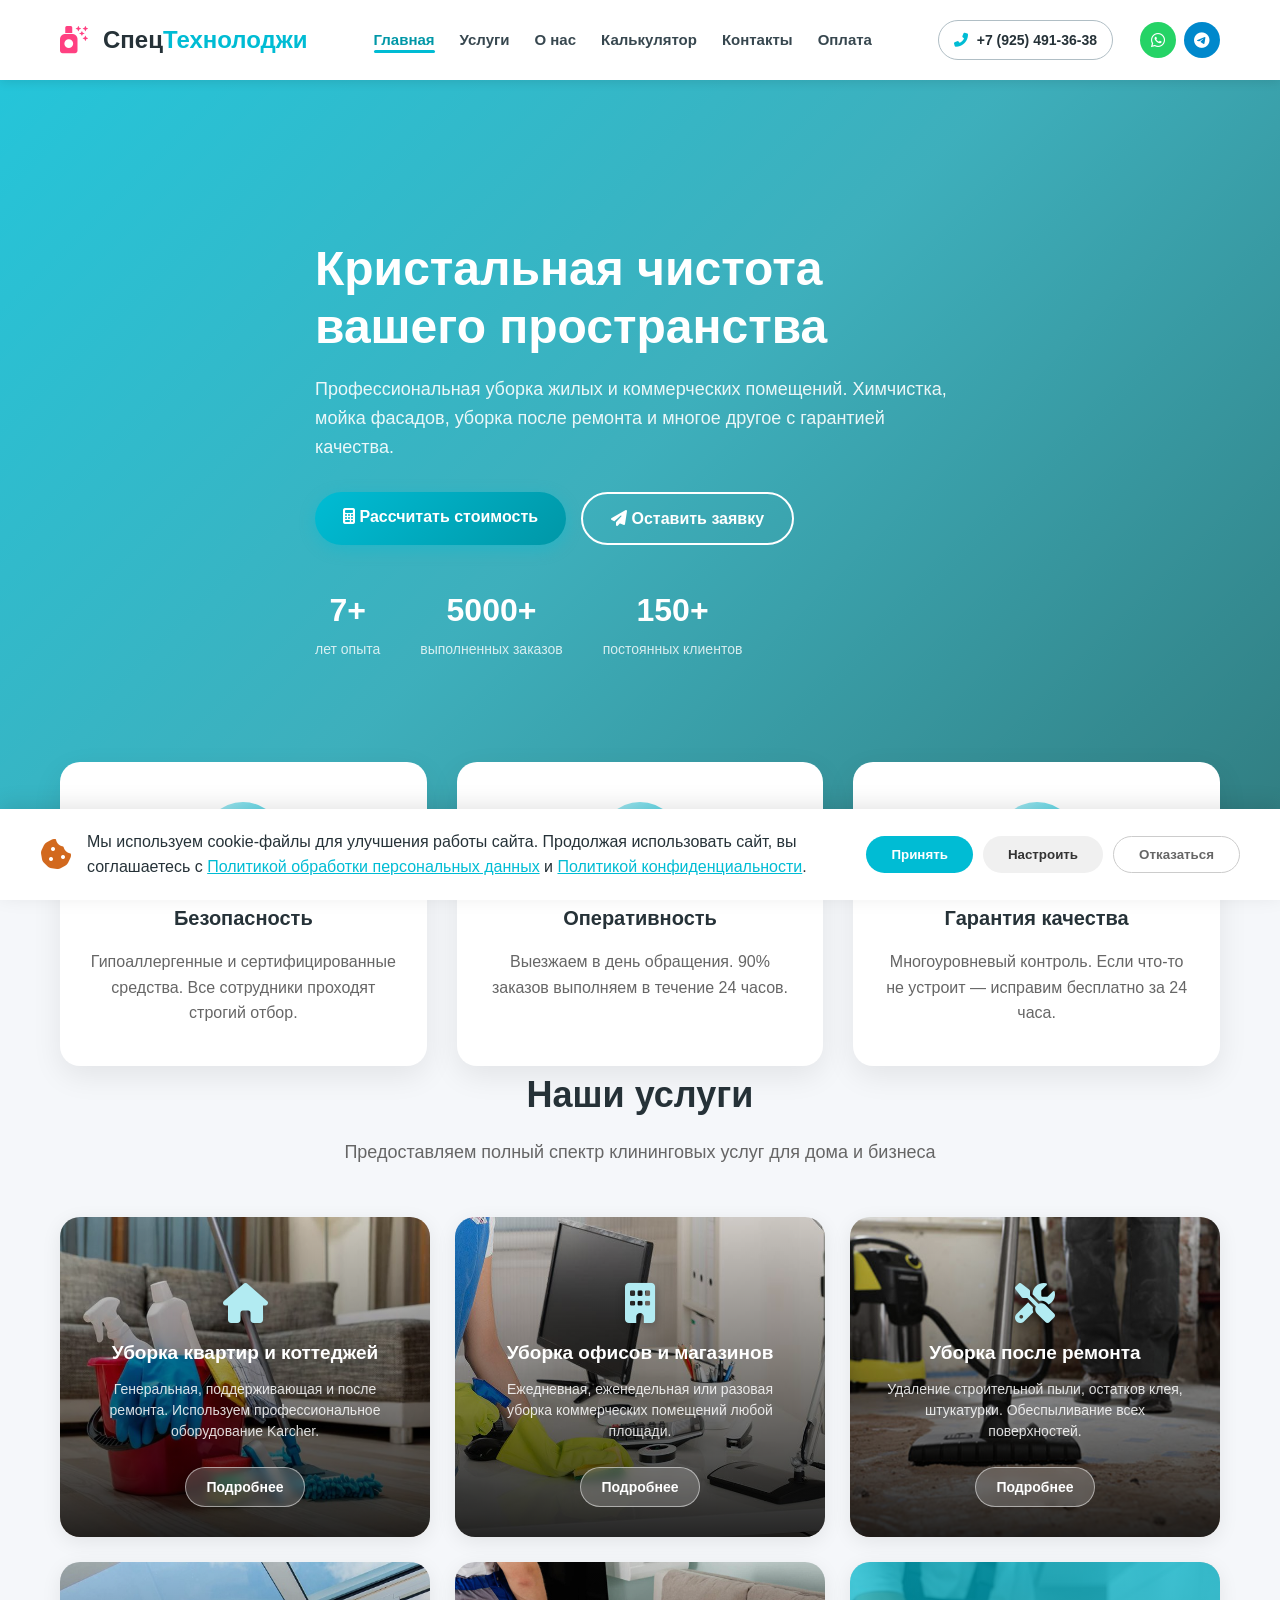
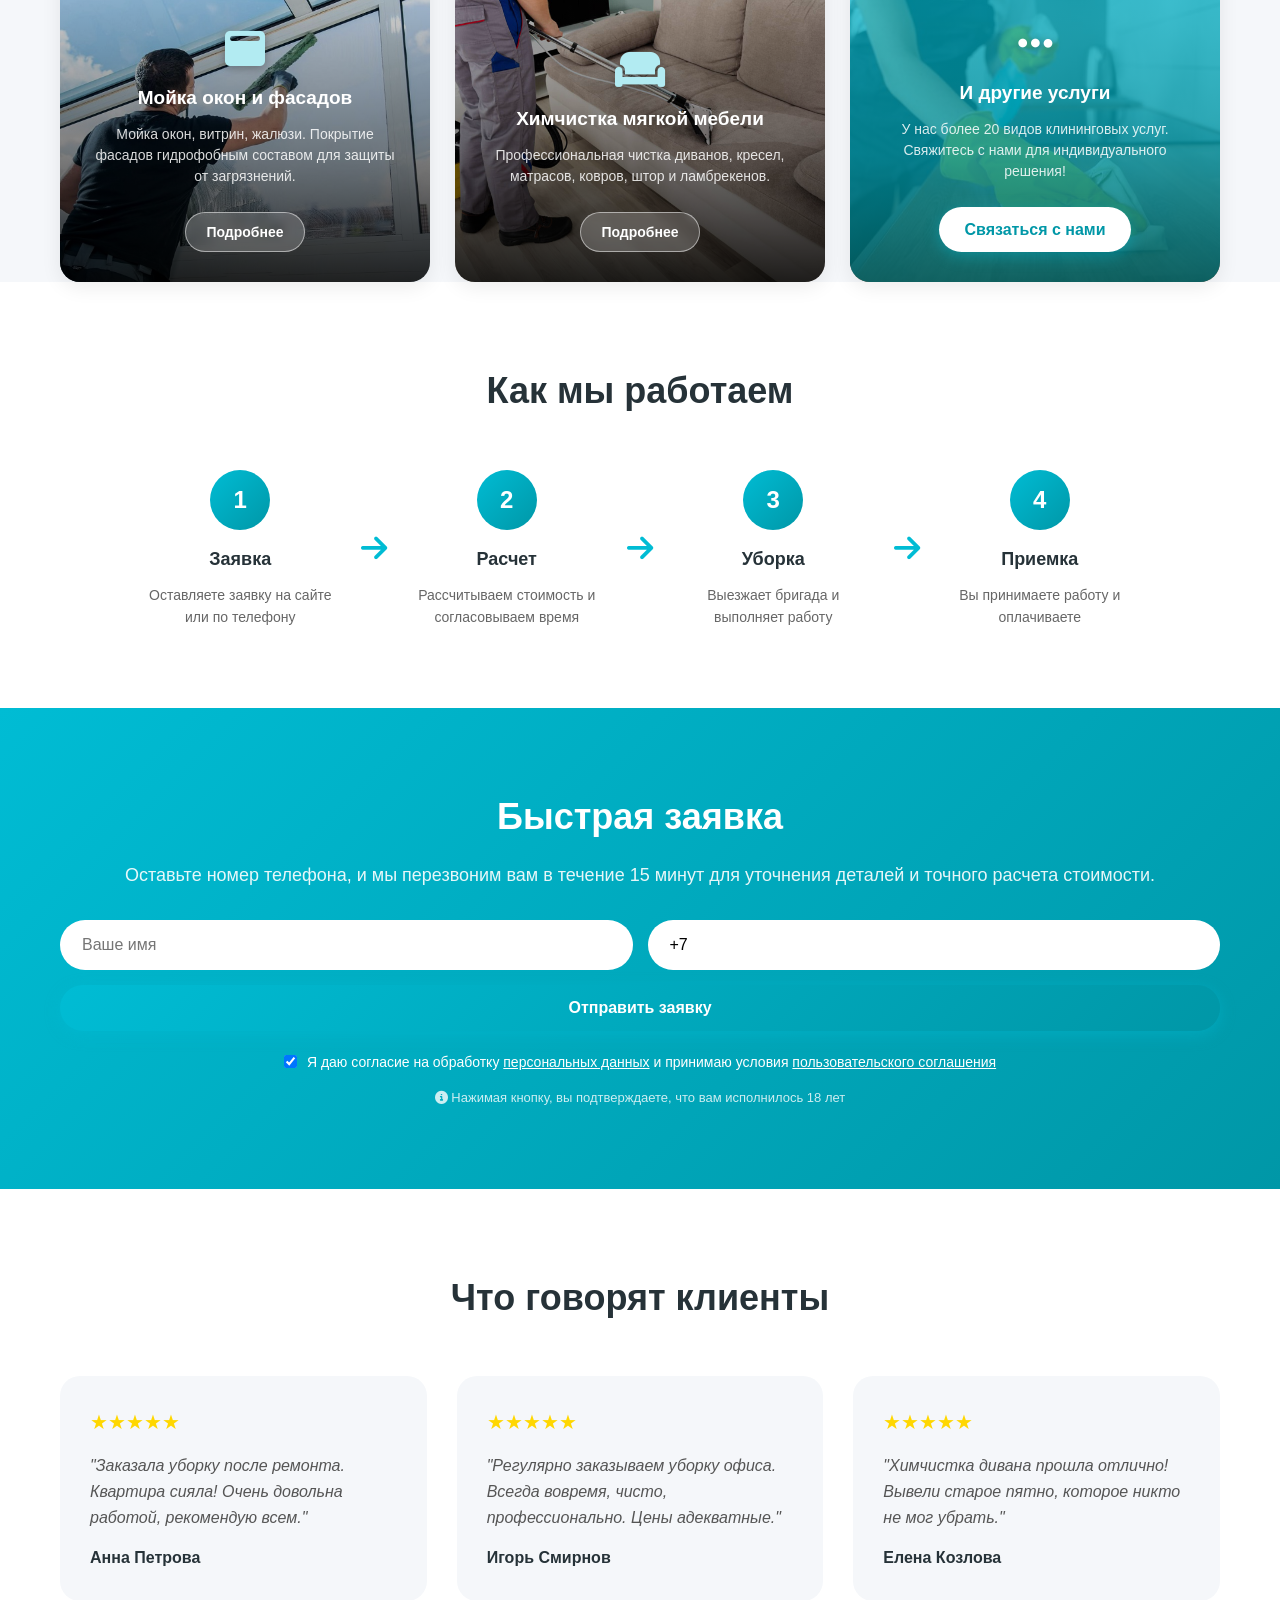
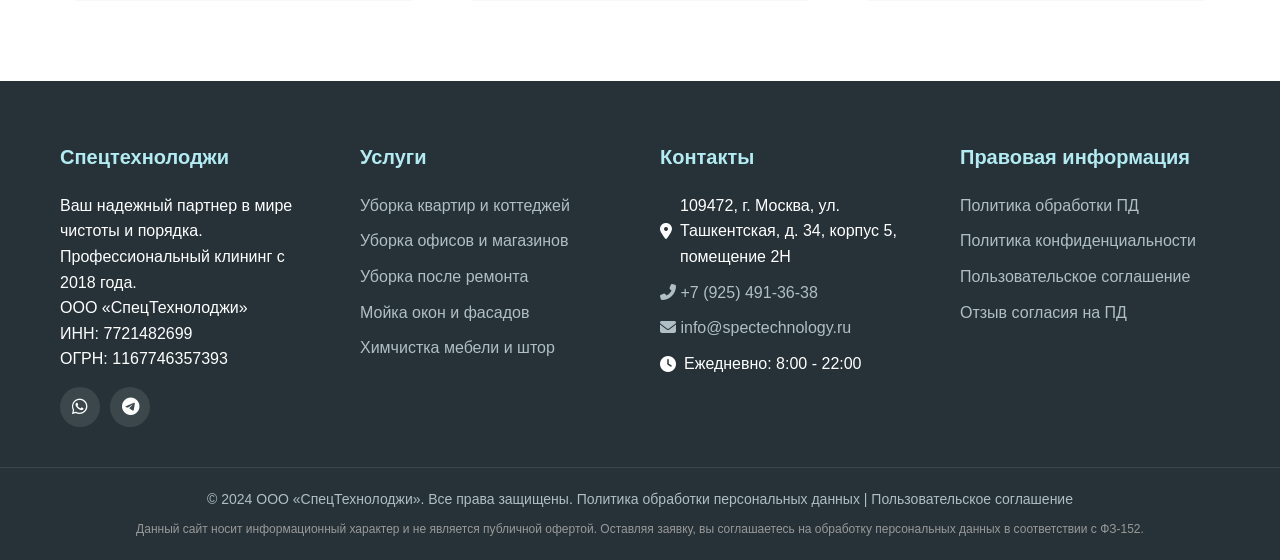
==== commit df52b1cd: "быстрая заявка встала" ====
--- a/index.html
+++ b/index.html
@@ -262,15 +262,28 @@
                 <form id="quick-form" class="quick-form" action="server/submit_form.php" method="POST" novalidate>
                     <input type="hidden" name="csrf_token" id="csrf_token" value="">
                     <input type="hidden" name="form_type" value="Быстрая заявка с главной">
-                    
                     <div class="form-group">
                         <div class="input-wrapper">
                             <label for="quick-name" class="sr-only">Ваше имя</label>
-                            <input type="text" id="quick-name" name="name" placeholder="Ваше имя" required minlength="2" maxlength="100" pattern="[A-Za-zА-Яа-яЁё\s\-]+" title="Только буквы и пробелы" autocomplete="name">
+                            <input type="text" 
+                                id="quick-name" name="name" 
+                                placeholder="Ваше имя" 
+                                required minlength="2" 
+                                maxlength="100" 
+                                pattern="[A-Za-zА-Яа-яЁё\s\-]+" 
+                                title="Только буквы и пробелы" autocomplete="name">
                         </div>
                         <div class="input-wrapper">
                             <label for="quick-phone" class="sr-only">Телефон</label>
-                            <input type="tel" id="quick-phone" name="phone" placeholder="+7 (___) ___-__-__" required pattern="\+7[\s\(]?\d{3}[\)\s]?\d{3}[\s-]?\d{2}[\s-]?\d{2}" title="Формат: +7 (999) 123-45-67" autocomplete="tel">
+                            <input type="tel" 
+                                name="phone" 
+                                id="quick-phone"
+                                value="+7" 
+                                required 
+                                pattern="\+7[\s\(]?\d{3}[\)\s]?\d{3}[\s-]?\d{2}[\s-]?\d{2}" 
+                                title="Формат: +7 (999) 123-45-67" 
+                                autocomplete="tel"
+                                maxlength="18">   
                         </div>
                         <button type="submit" class="btn btn-primary">Отправить заявку</button>
                     </div>
--- a/css/style.css
+++ b/css/style.css
@@ -662,14 +662,22 @@
 .quick-form input[type="tel"],
 .quick-form input[type="email"],
 .quick-form input[type="number"] {
-    padding: 15px 25px;
+    width: 100%;
+    padding: 14px 20px;
     border: 2px solid transparent;
     border-radius: 50px;
-    flex: 1 1 250px;
     font-family: var(--font);
     font-size: 16px;
     transition: 0.3s;
     outline: none;
+    box-sizing: border-box;
+}
+.quick-form .btn-primary {
+    width: 100%;
+    padding: 14px 20px;
+    border-radius: 50px;
+    font-weight: 600;
+    font-size: 16px;
 }
 
 .quick-form input:focus {
@@ -1350,107 +1358,50 @@
     width: 100%;
 }
 
-/* ========== АДАПТИВНОСТЬ ========== */
 @media (max-width: 1024px) {
-    .about-grid {
-        grid-template-columns: 1fr;
+    .nav-list { gap: 15px; }
+    .nav-link { font-size: 13px; }
+    .btn-phone { font-size: 12px; padding: 6px 10px; }
+    .social-icon { width: 30px; height: 30px; font-size: 14px; }
+}
+
+@media (max-width: 768px) {
+    .header-container {
+        flex-wrap: wrap;
+        height: auto;
+        padding: 10px 20px;
     }
-    
-    .contact-grid {
-        grid-template-columns: 1fr;
-    }
-}
-
-@media (max-width: 768px) {
+    .logo { order: 1; }
+    .burger-menu { display: flex; order: 3; }
     .nav {
         display: none;
+        order: 4;
+        width: 100%;
     }
-    
     .nav.active {
         display: block;
-        position: absolute;
-        top: 80px;
-        left: 0;
         background: white;
-        width: 100%;
         padding: 20px;
-        box-shadow: 0 5px 10px rgba(0,0,0,0.1);
     }
-    
     .nav.active .nav-list {
         flex-direction: column;
         gap: 15px;
-    }
-    
-    .header-actions .btn-phone,
-    .social-links-header {
-        display: none;
-    }
-    
-    .burger-menu {
-        display: flex;
-    }
-    
-    .nav-contact-mobile {
-        display: flex;
-        gap: 10px;
-        margin-top: 20px;
-        flex-wrap: wrap;
-    }
-    
-    .hero h1 {
-        font-size: 32px;
-    }
-    
-    .hero-stats {
-        flex-direction: column;
-        gap: 20px;
-    }
-    
-    .hero-buttons {
-        flex-direction: column;
-    }
-    
-    .steps {
-        flex-direction: column;
-    }
-    
-    .step-arrow {
-        transform: rotate(90deg);
-    }
-    
-    .service-detail-card {
-        flex-direction: column;
         text-align: center;
     }
-    
-    .service-detail-image {
-        margin: 0 auto;
-    }
-    
-    .features {
-        margin-top: 30px;
-    }
-    
-    .quick-form .form-group {
-        flex-direction: column;
-    }
-}
-
-@media (max-width: 480px) {
-    .hero {
-        min-height: 400px;
-    }
-    
-    .hero h1 {
-        font-size: 28px;
-    }
-    
-    .section-title {
-        font-size: 28px;
-    }
-    
-    .page-header h1 {
-        font-size: 32px;
-    }
+    .header-actions { order: 2; }
+    .header-actions .btn-phone,
+    .social-links-header { display: none; }
+
+    .hero h1 { font-size: 32px; }
+    .hero-stats { flex-direction: column; gap: 20px; }
+    .hero-buttons { flex-direction: column; }
+
+    .steps { flex-direction: column; }
+    .step-arrow { transform: rotate(90deg); }
+
+    .features { margin-top: 30px; }
+
+    .service-card h3 { font-size: 16px; }
+
+    .quick-form .form-group { padding: 0 15px; }
 }
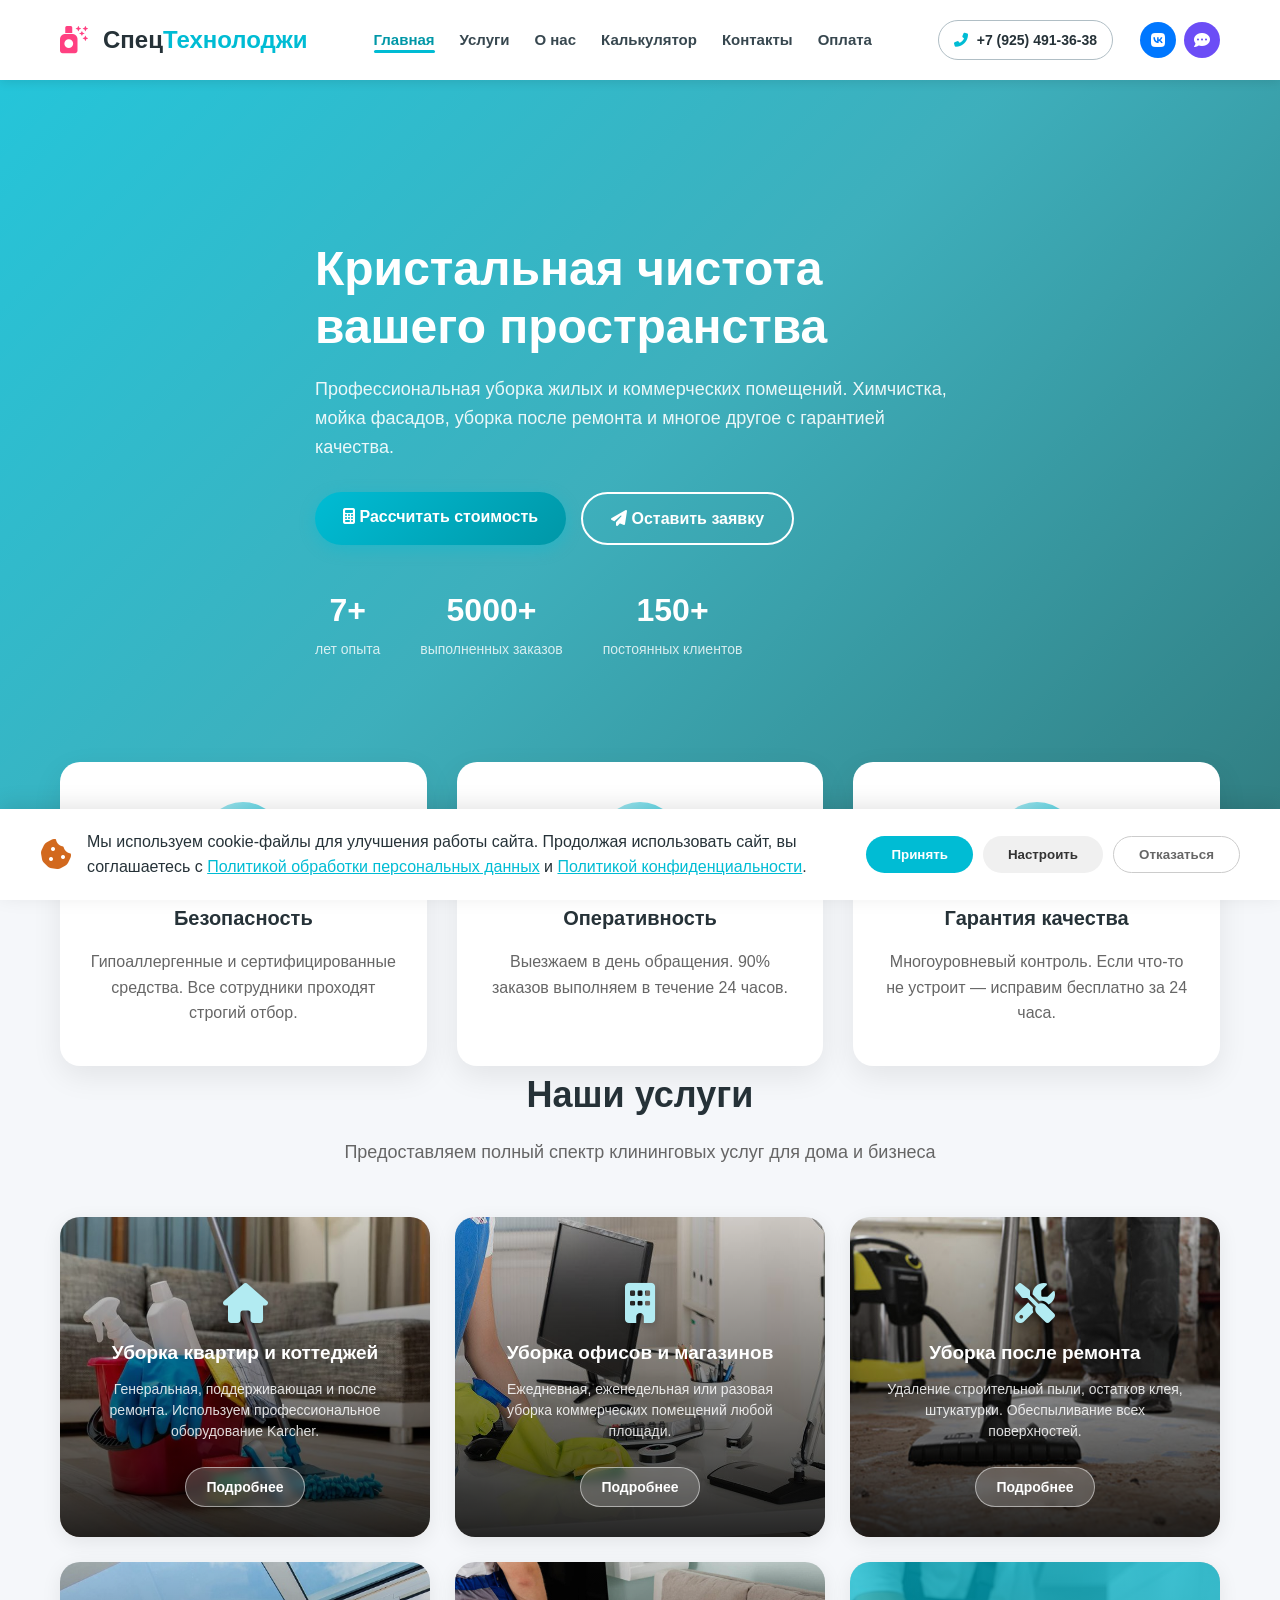
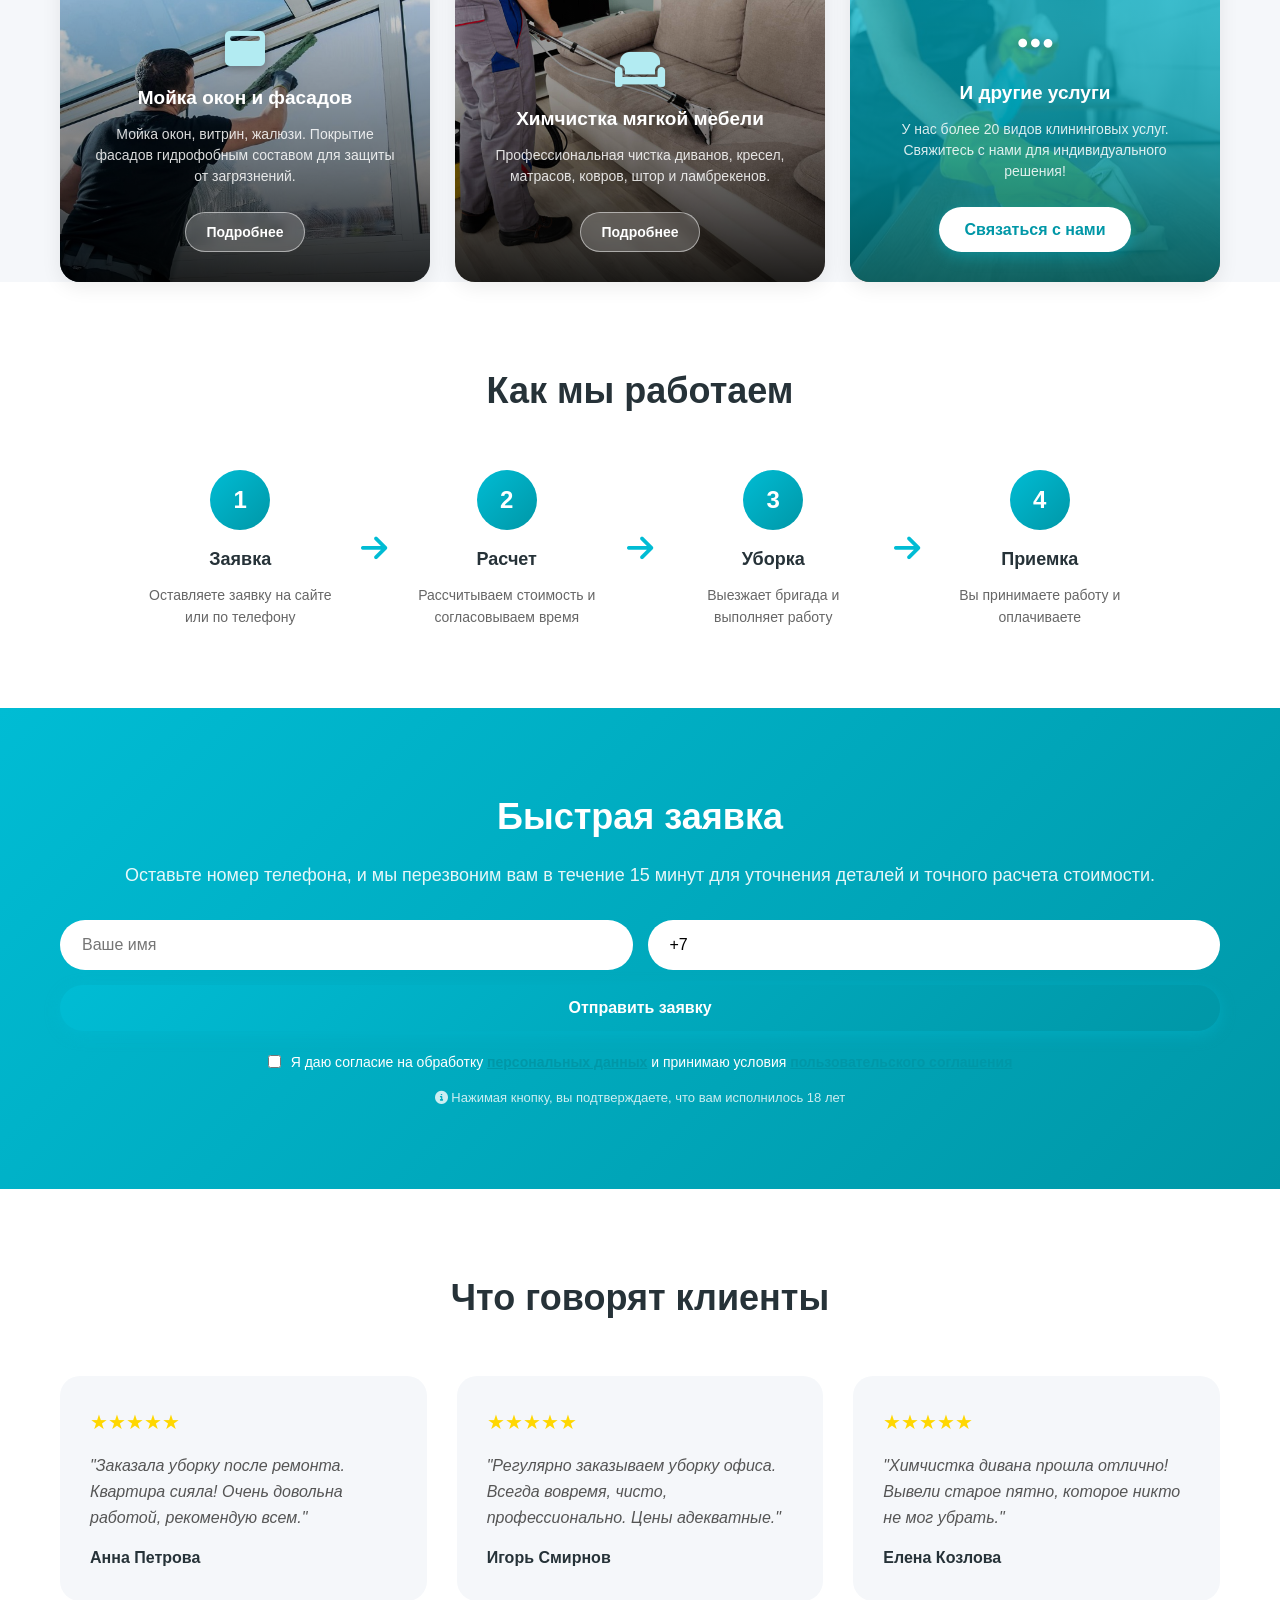
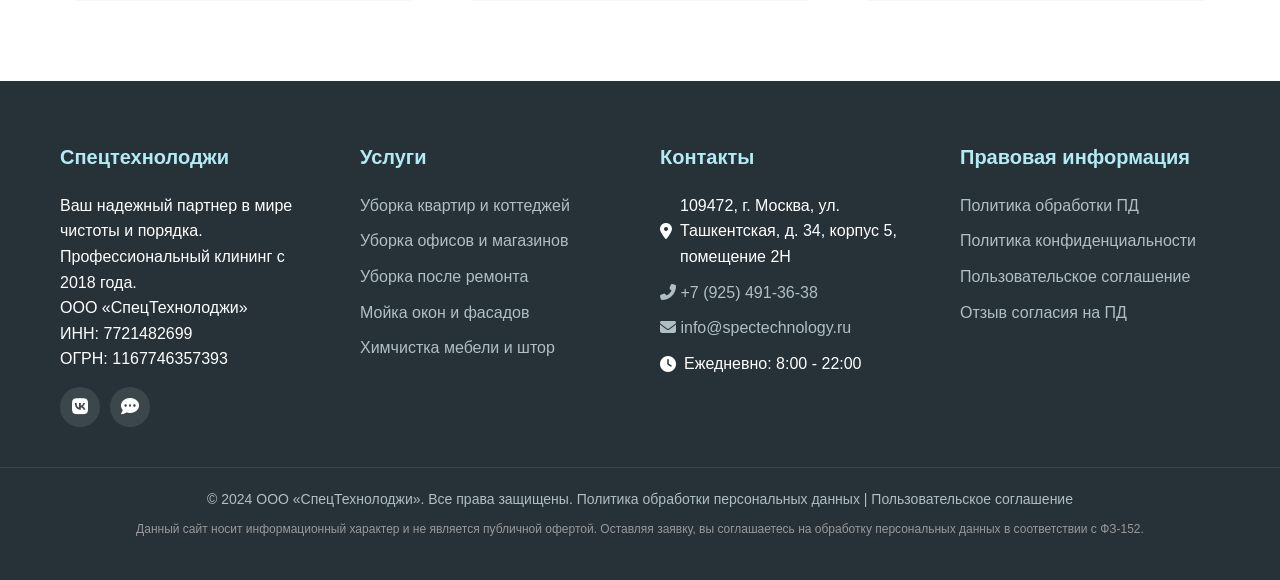
==== commit 3be7e111: "адаптация" ====
--- a/index.html
+++ b/index.html
@@ -7,14 +7,18 @@
     <meta name="keywords" content="клининг, уборка квартир, химчистка мебели, мытье окон, уборка офисов, клининговая компания, Спецтехнолоджи, Москва">
     <meta name="author" content="ООО СпецТехнолоджи">
     <meta name="robots" content="index, follow">
-    <meta http-equiv="Content-Security-Policy" content="default-src 'self'; script-src 'self' 'unsafe-inline' https://cdnjs.cloudflare.com; style-src 'self' 'unsafe-inline' https://cdnjs.cloudflare.com https://fonts.googleapis.com; font-src 'self' https://fonts.gstatic.com https://cdnjs.cloudflare.com; img-src 'self' data: https:; connect-src 'self' https://api.yookassa.ru">
+    <meta http-equiv="Content-Security-Policy" content="default-src 'self'; script-src 'self' 'unsafe-inline' 
+    https://cdnjs.cloudflare.com; style-src 'self' 'unsafe-inline' https://cdnjs.cloudflare.com https://fonts.googleapis.com; 
+    font-src 'self' https://fonts.gstatic.com https://cdnjs.cloudflare.com; img-src 'self' data: https:; connect-src 'self' https://api.yookassa.ru">
     <link rel="canonical" href="https://spectechnology.ru/">
     <title>Спецтехнолоджи | Клининговая компания в Москве - Профессиональная уборка помещений</title>
     <link rel="stylesheet" href="css/style.css">
     <link rel="preconnect" href="https://fonts.googleapis.com">
     <link rel="preconnect" href="https://fonts.gstatic.com" crossorigin>
     <link href="https://fonts.googleapis.com/css2?family=Montserrat:wght@400;500;600;700;800&display=swap" rel="stylesheet">
-    <link rel="stylesheet" href="https://cdnjs.cloudflare.com/ajax/libs/font-awesome/6.5.1/css/all.min.css" integrity="sha512-DTOQO9RWCH3ppGqcWaEA1BIZOC6xxalwEsw9c2QQeAIftl+Vegovlnee1c9QX4TctnWMn13TZye+giMm8e2LwA==" crossorigin="anonymous" referrerpolicy="no-referrer">
+    <link rel="stylesheet" href="https://cdnjs.cloudflare.com/ajax/libs/font-awesome/6.5.1/css/all.min.css" 
+    integrity="sha512-DTOQO9RWCH3ppGqcWaEA1BIZOC6xxalwEsw9c2QQeAIftl+Vegovlnee1c9QX4TctnWMn13TZye+giMm8e2LwA==" 
+    crossorigin="anonymous" referrerpolicy="no-referrer">
 </head>
 <body>
     <header class="header">
@@ -48,12 +52,13 @@
                 <i class="fas fa-phone-alt"></i> +7 (925) 491-36-38
             </a>
             <div class="social-links-header">
-                <a href="https://wa.me/79254913638" target="_blank" rel="noopener noreferrer" class="social-icon wa" title="WhatsApp" aria-label="WhatsApp">
-                    <i class="fab fa-whatsapp"></i>
+                <a href="https://vk.com/spectechnology" target="_blank" rel="noopener noreferrer" class="social-icon vk" title="VK">
+                    <i class="fab fa-vk"></i>
                 </a>
-                <a href="https://t.me/SpecTechnologyBot" target="_blank" rel="noopener noreferrer" class="social-icon tg" title="Telegram" aria-label="Telegram">
-                    <i class="fab fa-telegram-plane"></i>
+                <a href="https://max.ru/spectechnology" target="_blank" rel="noopener noreferrer" class="social-icon max" title="MAX">
+                    <i class="fas fa-comment-dots"></i>
                 </a>
+            </div>
             </div>
             <button class="burger-menu" id="burger-btn" aria-label="Открыть меню" aria-expanded="false">
                 <span></span>
@@ -290,7 +295,7 @@
                     
                     <div class="form-footer">
                         <div class="privacy-check">
-                            <input type="checkbox" id="privacy-quick" name="privacy" required checked aria-required="true">
+                            <input type="checkbox" id="privacy-quick" name="privacy" required  aria-required="true">
                             <label for="privacy-quick">
                                 Я даю согласие на обработку <a href="personal-data-policy.html" target="_blank">персональных данных</a> 
                                 и принимаю условия <a href="terms-of-use.html" target="_blank">пользовательского соглашения</a>
@@ -339,8 +344,12 @@
                 <p>ИНН: 7721482699</p>
                 <p>ОГРН: 1167746357393</p>
                 <div class="footer-socials">
-                    <a href="https://wa.me/79991234567" target="_blank" rel="noopener noreferrer" title="WhatsApp" aria-label="WhatsApp"><i class="fab fa-whatsapp"></i></a>
-                    <a href="https://t.me/SpecTechnologyBot" target="_blank" rel="noopener noreferrer" title="Telegram" aria-label="Telegram"><i class="fab fa-telegram-plane"></i></a>
+                    <a href="https://vk.com/spectechnology" target="_blank" rel="noopener noreferrer" title="VK">
+                        <i class="fab fa-vk"></i>
+                    </a>
+                    <a href="https://max.ru/spectechnology" target="_blank" rel="noopener noreferrer" title="MAX">
+                        <i class="fas fa-comment-dots"></i>
+                    </a>
                 </div>
             </div>
             <div class="footer-col">
@@ -372,7 +381,7 @@
                 </ul>
             </div>
         </div>
-        <div class="footer-bottom">
+        <div class="footer-bottom"> 
             <div class="container">
                 <p>&copy; 2024 ООО «СпецТехнолоджи». Все права защищены. 
                 <a href="personal-data-policy.html">Политика обработки персональных данных</a> | 
@@ -381,7 +390,6 @@
                     Данный сайт носит информационный характер и не является публичной офертой. 
                     Оставляя заявку, вы соглашаетесь на обработку персональных данных в соответствии с ФЗ-152.
                 </p>
-            </div>
         </div>
     </footer>
 
--- a/css/style.css
+++ b/css/style.css
@@ -211,8 +211,8 @@
     text-decoration: none;
     transition: 0.3s;
 }
-.social-icon.wa { background: #25D366; }
-.social-icon.tg { background: #0088cc; }
+.social-icon.vk { background: #0077FF; }
+.social-icon.max { background: #6C4DF6; }
 .social-icon:hover { transform: scale(1.1); }
 
 /* Бургер-меню */
@@ -698,8 +698,13 @@
 }
 
 .privacy-check a {
-    color: white;
+    color: var(--primary-dark);
     text-decoration: underline;
+    font-weight: 600;
+}
+
+.privacy-check a:hover {
+    color: var(--accent-dark);
 }
 
 .age-notice {
@@ -811,6 +816,10 @@
 
 .service-detail-content {
     flex: 1;
+    min-width: 0;
+    text-align: left;
+    word-wrap: break-word;
+    overflow-wrap: break-word;
 }
 
 .service-detail-content h2 {
@@ -845,19 +854,21 @@
 .service-prices {
     margin: 20px 0;
     display: flex;
-    align-items: baseline;
-    gap: 10px;
+    flex-direction: column;
+    gap: 5px;
 }
 
 .price {
-    font-size: 28px;
+    font-size: 26px;
     font-weight: 800;
     color: var(--primary-dark);
+    line-height: 1.2;
 }
 
 .price-note {
-    font-size: 14px;
+    font-size: 13px;
     color: #999;
+    line-height: 1.3;
 }
 
 /* ========== О КОМПАНИИ ========== */
@@ -867,6 +878,12 @@
     gap: 40px;
     align-items: start;
 }
+@media (max-width: 992px) {
+    .about-grid {
+        grid-template-columns: 1fr;
+        gap: 30px;
+    }
+}
 
 .about-text h2 {
     font-size: 32px;
@@ -885,11 +902,26 @@
     padding: 0;
 }
 
+.about-list {
+    list-style: none;
+    padding: 0;
+    margin: 20px 0;
+    text-align: left;
+}
+
 .about-list li {
     padding: 10px 0;
     display: flex;
-    align-items: center;
+    align-items: flex-start;
     gap: 10px;
+    text-align: left;
+}
+
+.about-list li i {
+    flex-shrink: 0;
+    margin-top: 3px;
+    color: var(--primary);
+    font-size: 20px;
 }
 
 .about-list li i {
@@ -1049,6 +1081,14 @@
     display: grid;
     grid-template-columns: 1fr 1fr;
     gap: 40px;
+    align-items: start;
+}
+
+@media (max-width: 992px) {
+    .contact-grid {
+        grid-template-columns: 1fr;
+        gap: 30px;
+    }
 }
 
 .contact-methods {
@@ -1060,14 +1100,32 @@
 
 .contact-method {
     display: flex;
-    align-items: center;
-    gap: 15px;
+    align-items: flex-start;
+    gap: 12px;
     padding: 15px 20px;
     border-radius: 15px;
     text-decoration: none;
     transition: 0.3s;
     background: white;
     box-shadow: 0 2px 10px rgba(0,0,0,0.05);
+    min-width: 0;
+}
+
+.contact-method i {
+    flex-shrink: 0;
+    width: 24px;
+    text-align: center;
+    margin-top: 2px;
+}
+
+.contact-method div {
+    min-width: 0;
+}
+
+.contact-method strong,
+.contact-method span {
+    word-break: break-word;
+    overflow-wrap: break-word;
 }
 
 .contact-method:hover {
@@ -1221,6 +1279,16 @@
     border-radius: 20px;
     overflow: hidden;
     box-shadow: 0 5px 20px rgba(0,0,0,0.05);
+    width: 100%;
+    max-width: 1200px;
+    margin: 0 auto;
+}
+
+.map-placeholder iframe {
+    display: block;
+    width: 100%;
+    height: 450px;
+    border: 0;
 }
 
 /* ========== ПОДВАЛ ========== */
@@ -1288,10 +1356,32 @@
 .footer-bottom {
     border-top: 1px solid rgba(255,255,255,0.1);
     margin-top: 40px;
-    padding-top: 20px;
+    padding: 20px 15px;
     text-align: center;
     font-size: 14px;
     color: var(--gray);
+    width: 100%;
+    display: block;
+}
+
+.footer-bottom .container {
+    max-width: 100%;
+    width: 100%;
+    text-align: center;
+    padding: 0 15px;
+}
+
+.footer-bottom .container {
+    width: 100%;
+    text-align: center;
+}
+.footer {
+    display: flex;
+    flex-direction: column;
+}
+
+.footer-bottom {
+    order: 1;
 }
 
 .footer-disclaimer {
@@ -1357,6 +1447,54 @@
 .input-wrapper input {
     width: 100%;
 }
+/* ========== ИСПРАВЛЕНИЕ ТЕКСТА В УСЛУГАХ ========== */
+.service-detail-content {
+    flex: 1;
+    min-width: 0;
+    text-align: left;
+}
+
+.service-detail-content h2 {
+    text-align: left;
+    font-size: 24px;
+    line-height: 1.3;
+    word-break: normal;
+    overflow-wrap: normal;
+    hyphens: none;
+    margin-bottom: 12px;
+}
+
+.service-detail-content h3 {
+    text-align: left;
+    word-break: normal;
+    overflow-wrap: normal;
+    hyphens: none;
+}
+
+.service-detail-content ul {
+    text-align: left;
+    padding-left: 0;
+    margin: 0;
+}
+
+.service-detail-content ul li {
+    text-align: left;
+    display: block;
+    padding-left: 22px;
+    position: relative;
+    word-break: normal;
+    overflow-wrap: normal;
+    hyphens: none;
+    line-height: 1.5;
+}
+
+.service-detail-content ul li::before {
+    content: '✓';
+    position: absolute;
+    left: 0;
+    color: var(--primary);
+    font-weight: bold;
+}
 
 @media (max-width: 1024px) {
     .nav-list { gap: 15px; }
@@ -1404,4 +1542,181 @@
     .service-card h3 { font-size: 16px; }
 
     .quick-form .form-group { padding: 0 15px; }
-}+}
+@media (max-width: 768px) {
+    .services-grid {
+        grid-template-columns: 1fr;
+        gap: 20px;
+    }
+
+    .service-card {
+        min-height: 260px;
+        justify-content: flex-end;
+    }
+
+    .service-card-content {
+        padding: 20px 15px;
+    }
+
+    .service-card h3 {
+        font-size: 17px;
+        white-space: normal; /* разрешаем перенос */
+        overflow: visible;
+        text-overflow: clip;
+    }
+
+    .service-card p {
+        font-size: 13px;
+        line-height: 1.4;
+        margin-bottom: 15px;
+    }
+
+    .service-card-icon {
+        font-size: 32px;
+        margin-bottom: 10px;
+    }
+}
+@media (max-width: 480px) {
+    .service-card {
+        min-height: 240px;
+    }
+
+    .service-card h3 {
+        font-size: 16px;
+    }
+
+    .service-card p {
+        font-size: 12px;
+    }
+
+    .service-card-content {
+        padding: 15px 12px;
+    }
+}
+@media (max-width: 768px) {
+    .service-prices {
+        margin: 15px 0;
+        gap: 3px;
+    }
+
+    .price {
+        font-size: 22px;
+    }
+
+    .price-note {
+        font-size: 12px;
+    }
+}
+@media (max-width: 768px) {
+    .service-detail-card {
+        padding: 20px;
+    }
+
+    .service-detail-content h2 {
+        font-size: 20px;
+    }
+
+    .service-detail-content ul li {
+        font-size: 14px;
+        line-height: 1.4;
+    }
+}
+@media (max-width: 768px) {
+    .service-detail-card {
+        padding: 20px 15px;
+    }
+
+    .service-detail-content h2 {
+        font-size: 20px;
+    }
+
+    .service-detail-content ul li {
+        font-size: 14px;
+        padding-left: 20px;
+    }
+}
+@media (max-width: 768px) {
+    .about-text h2 {
+        font-size: 24px;
+        text-align: left;
+        line-height: 1.3;
+    }
+
+    .about-text p {
+        font-size: 15px;
+        line-height: 1.6;
+        text-align: left;
+    }
+
+    .about-list li {
+        font-size: 14px;
+        align-items: flex-start;
+        gap: 8px;
+    }
+
+    .about-stats {
+        display: grid;
+        grid-template-columns: 1fr 1fr;
+        gap: 15px;
+    }
+
+    .stat-card {
+        padding: 20px;
+    }
+
+    .stat-big {
+        font-size: 28px;
+    }
+}
+
+@media (max-width: 480px) {
+    .about-stats {
+        grid-template-columns: 1fr;
+    }
+
+    .stat-card {
+        padding: 15px;
+    }
+
+    .about-text h2 {
+        font-size: 22px;
+    }
+}
+@media (max-width: 768px) {
+    .contact-form-wrapper {
+        padding: 25px 20px;
+    }
+
+    .contact-form {
+        gap: 15px;
+    }
+
+    .form-field input,
+    .form-field select,
+    .form-field textarea {
+        font-size: 15px;
+        padding: 12px;
+    }
+
+    .contact-method {
+        padding: 12px 15px;
+    }
+}
+
+@media (max-width: 480px) {
+    .contact-info h2 {
+        font-size: 22px;
+    }
+
+    .contact-method {
+        padding: 10px 12px;
+    }
+
+    .contact-method strong {
+        font-size: 15px;
+    }
+
+    .contact-method span {
+        font-size: 13px;
+    }
+}
